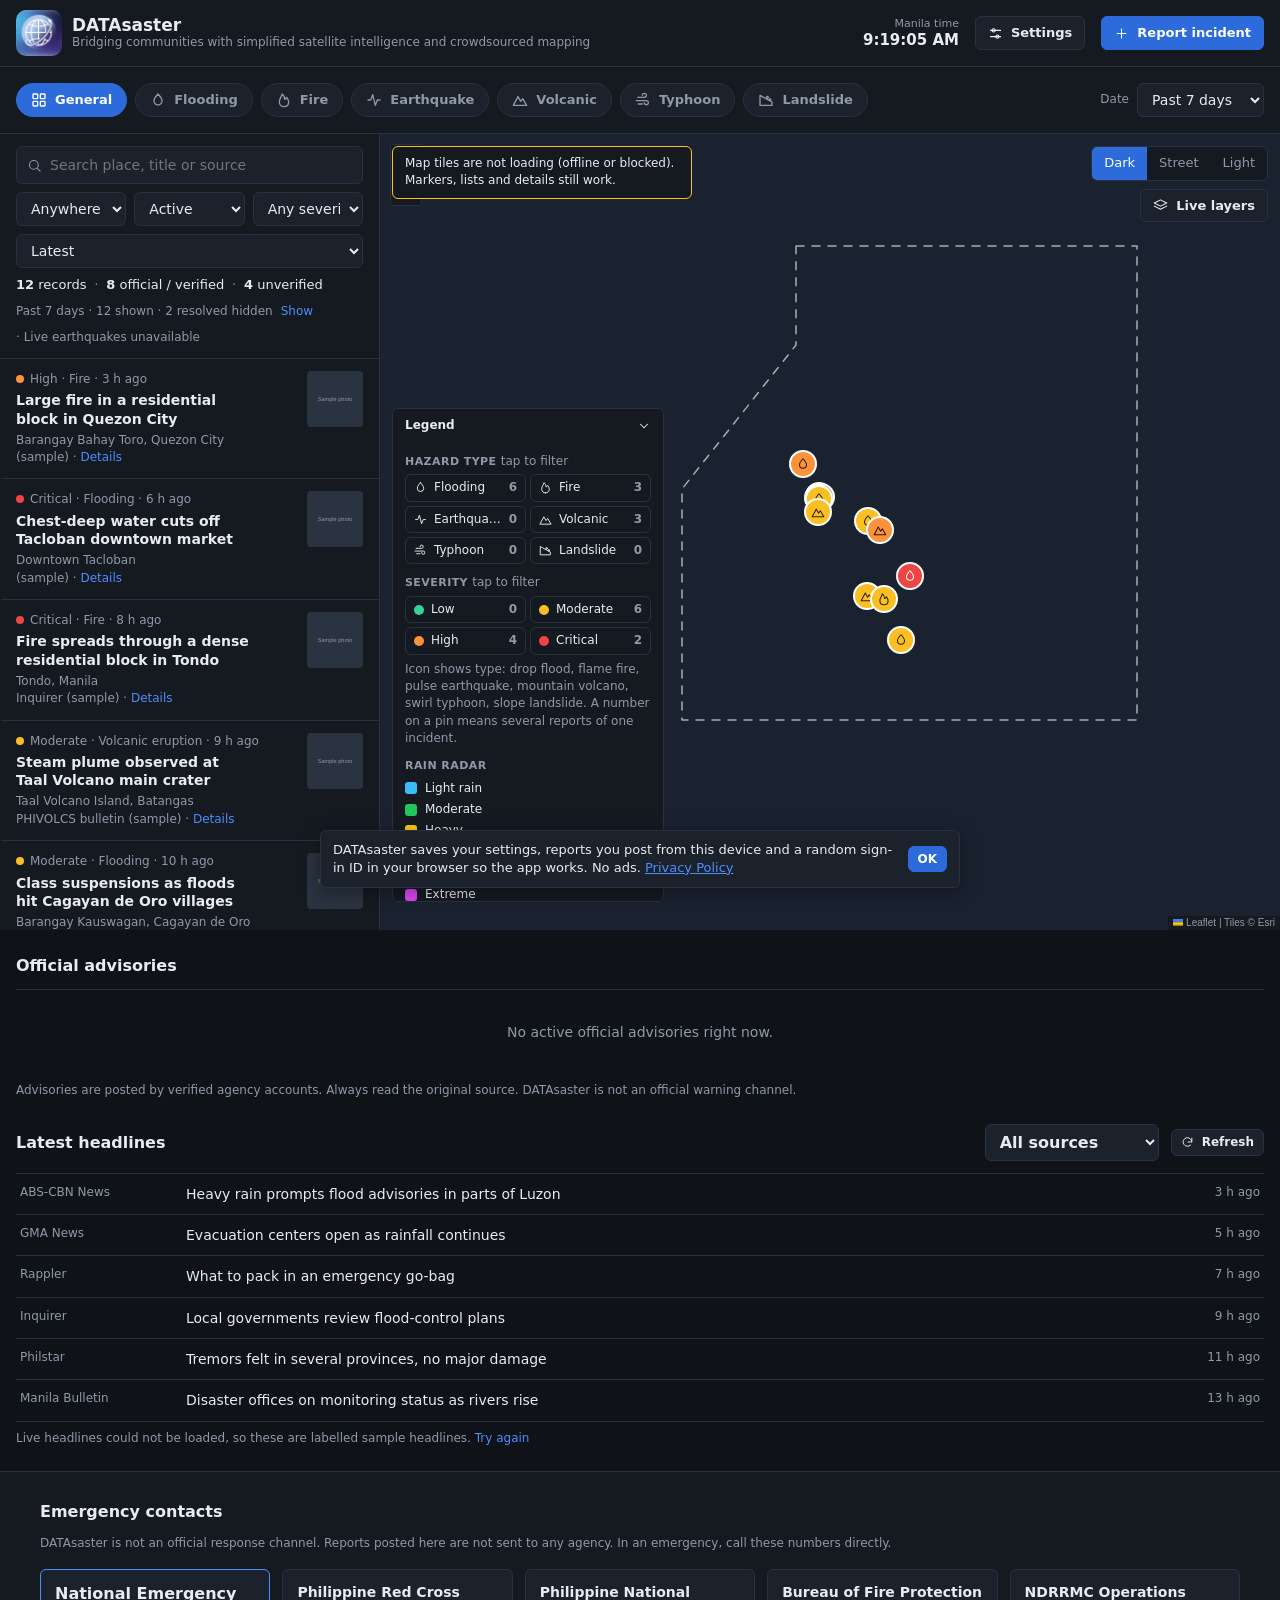
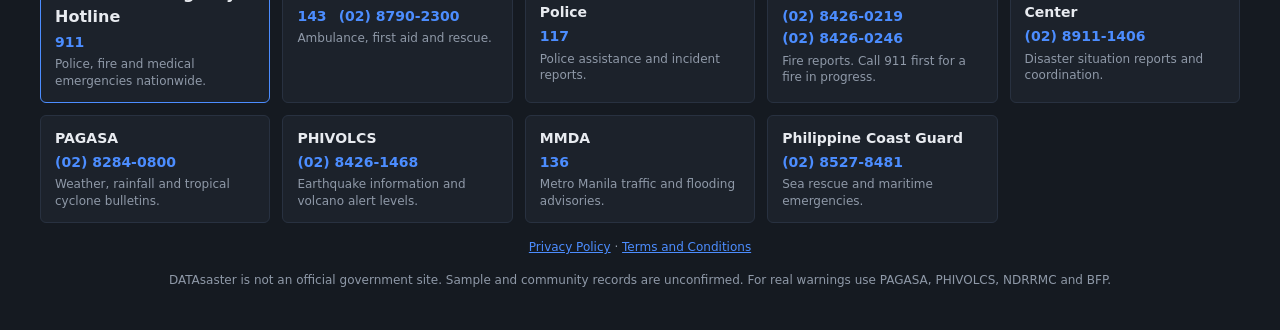
==== index.html @ 2cb46f06 "Add files via upload" ====
<!DOCTYPE html>
<html lang="en" data-theme="dark">
<head>
<meta charset="utf-8">
<meta name="viewport" content="width=device-width, initial-scale=1, viewport-fit=cover">
<meta name="theme-color" content="#0f1318">
<meta name="mobile-web-app-capable" content="yes">
<meta name="apple-mobile-web-app-capable" content="yes">
<meta name="apple-mobile-web-app-status-bar-style" content="black-translucent">
<meta name="apple-mobile-web-app-title" content="DATAsaster">
<link rel="manifest" href="manifest.webmanifest">
<title>DATAsaster: Philippine Disaster Map and Reports</title>
<meta name="description" content="Map of floods, fires, earthquakes, volcanoes, typhoons and landslides in the Philippines, with community reports, advisories and emergency contacts.">
<link rel="icon" href="favicon.ico" sizes="any">
<link rel="icon" type="image/png" sizes="32x32" href="favicon-32.png">
<link rel="apple-touch-icon" href="apple-touch-icon.png">
<meta property="og:type" content="website">
<meta property="og:site_name" content="DATAsaster">
<meta property="og:title" content="DATAsaster: Philippine Disaster Map and Reports">
<meta property="og:description" content="Floods, fires, earthquakes, volcanoes, typhoons and landslides on one map, with community reports and official advisories. Student demo, not an official warning channel.">
<meta property="og:image" content="https://YOUR-SITE.vercel.app/og-image.png">
<meta property="og:image:width" content="1200">
<meta property="og:image:height" content="630">
<meta property="og:image:alt" content="DATAsaster logo with the text Philippine disaster map, community reports and official advisories">
<meta name="twitter:card" content="summary_large_image">
<meta name="twitter:title" content="DATAsaster: Philippine Disaster Map and Reports">
<meta name="twitter:description" content="Floods, fires, earthquakes, volcanoes, typhoons and landslides on one map, with community reports and official advisories.">
<meta name="twitter:image" content="https://YOUR-SITE.vercel.app/og-image.png">
<link rel="stylesheet" href="lib/leaflet.css">
<link rel="stylesheet" href="css/style.css">

  <script>
  window.va = window.va || function () { (window.vaq = window.vaq || []).push(arguments); };
</script>
<script defer src="/_vercel/insights/script.js"></script>
  
</head>
<body data-pane="map">
<noscript><p style="padding:16px;margin:0;background:#fbbf24;color:#14181f">DATAsaster needs JavaScript. Please turn it on in your browser. In an emergency call 911.</p></noscript>
<header class="top">
  <div class="brand"><span id="logo"></span><div><b>DATAsaster</b><small>Bridging communities with simplified satellite intelligence and crowdsourced mapping</small></div></div>
  <div class="sp"></div>
  <span class="net" id="net" hidden>Offline</span>
  <div class="clock"><small>Manila time</small><b id="clk">--:--:--</b></div>
  <button class="btn" id="btnRev" hidden aria-label="Review reports"></button>
  <button class="btn" id="btnSet"></button>
  <button class="btn primary" id="btnRep"></button>
</header>

<div id="viewDash">
<nav class="bar">
  <div class="segs" id="segs"></div>
  <div class="sp"></div>
  <div class="date">
    <label for="range">Date</label>
    <select id="range">
      <option value="today">Today</option>
      <option value="3d">Past 3 days</option>
      <option value="7d" selected>Past 7 days</option>
      <option value="30d">Past 30 days</option>
      <option value="all">All time</option>
      <option value="day">Pick a day</option>
    </select>
    <input type="date" id="day" hidden>
  </div>
</nav>

<main class="work">
  <section class="feed">
    <div class="fh">
      <div class="search"><span id="icS"></span><input type="text" id="q" placeholder="Search place, title or source"></div>
      <div class="fr">
        <select id="nearSel"><option value="0">Anywhere</option><option value="5">Within 5 km</option><option value="10">Within 10 km</option><option value="25">Within 25 km</option><option value="50">Within 50 km</option></select>
        <select id="statusSel"><option value="active">Active</option><option value="resolved">Resolved</option><option value="all">All statuses</option></select>
        <select id="sevSel"><option value="-1">Any severity</option><option value="0">Low</option><option value="1">Moderate</option><option value="2">High</option><option value="3">Critical</option></select>
        <select id="sortSel"><option value="latest">Latest</option><option value="severity">Severity</option><option value="near">Nearest</option></select>
      </div>
      <div class="fsum" id="fsum"></div>
      <div class="fnote" id="fnote"></div>
    </div>
    <div class="rows" id="rows"></div>
  </section>
  <section class="mapwrap">
    <div id="map"></div>
    <div class="mctl">
      <div class="tg2" id="baseSw"></div>
      <button class="btn" id="btnLayers"></button>
      <div class="lpanel" id="lpanel" hidden></div>
    </div>
    <div class="legend" id="legend"></div>
    <div id="pickbar">Tap the map to place the report <button id="pickCancel">Cancel</button></div>
    <div id="tilewarn">Map tiles are not loading (offline or blocked). Markers, lists and details still work.</div>
  </section>
</main>

<section class="sec" id="advSec">
  <h2>Official advisories <span class="sp"></span><button class="btn sm" data-advnew="1" id="advNew" hidden>Publish advisory</button></h2>
  <div id="advForm"></div>
  <div class="list" id="advList"></div>
  <div class="m" style="margin-top:8px">Advisories are posted by verified agency accounts. Always read the original source. DATAsaster is not an official warning channel.</div>
</section>

<section class="sec" id="newsSec">
  <h2>Latest headlines <span class="sp"></span><select id="newsSrc"></select><button class="btn sm" id="newsRef"></button></h2>
  <div class="list" id="newsList"></div>
  <div class="m" style="margin-top:8px" id="newsMeta"></div>
</section>

<footer class="sitefoot" id="contactSec">
  <div class="fwrap">
    <h2>Emergency contacts</h2>
    <p class="m">DATAsaster is not an official response channel. Reports posted here are not sent to any agency. In an emergency, call these numbers directly.</p>
    <div class="cgrid" id="contacts"></div>
    <p class="fine"><a href="privacy.html">Privacy Policy</a> &middot; <a href="terms.html">Terms and Conditions</a></p>
    <p class="fine">DATAsaster is not an official government site. Sample and community records are unconfirmed. For real warnings use PAGASA, PHIVOLCS, NDRRMC and BFP.</p>
  </div>
</footer>
<nav class="tabbar" id="tabbar"></nav>
</div>
<div id="viewSettings" hidden></div>
<div id="viewReview" hidden></div>

<div class="bg" id="detailBg"><div class="modal wide" id="detailBox"></div></div>

<div class="bg" id="reportBg">
  <div class="modal fl">
    <button class="mx" id="rX" aria-label="Close"></button>
    <h2>Report an incident</h2>
    <div class="safe"><b>Report safely.</b> Do not enter floodwater, fire, smoke or unstable ground for a photo or a location. Report from a safe distance. In an emergency, call 911 or your local hotline first.</div>
    <div class="hint">Reports, photos and locations you post are public. Do not include faces, number plates or home addresses. See the <a href="privacy.html" target="_blank" rel="noopener">Privacy Policy</a> and <a href="terms.html" target="_blank" rel="noopener">Terms</a>.</div>
    <div class="hint" id="rHint">Reports are saved on this device and shown as unverified.</div>
    <label class="l">Type</label><select id="rType"></select>
    <label class="l">Severity</label><select id="rSev"></select>
    <div class="hint" id="rSevHelp"></div>
    <label class="l">Headline</label><input type="text" id="rTitle" maxlength="120" placeholder="e.g. Knee-deep flood on Rizal Avenue">
    <div id="secFlood">
      <label class="l">Water depth</label>
      <div class="row2"><input type="number" id="rDepth" min="0" max="10000" step="any"><select id="rUnit"><option value="cm">cm</option><option value="m">m</option></select></div>
      <label class="l">Hours flooded</label><input type="number" id="rFDur" min="0" max="720" step="0.5">
      <label class="l">Road passability</label>
      <select id="rRoad"><option>Passable to all vehicles</option><option>Passable to high vehicles only</option><option>Not passable</option></select>
      <label class="l">Water condition</label>
      <select id="rWater"><option>Steady</option><option>Rising slowly</option><option>Rising fast</option><option>Receding</option></select>
    </div>
    <div id="secFire">
      <label class="l">Burning for (hours)</label><input type="number" id="rBurn" min="0" max="720" step="0.5">
      <label class="l">Structures affected</label><input type="text" id="rStruct" maxlength="120">
    </div>
    <div id="secQuake"><label class="l">Effects observed</label><div id="efxBox"></div><div class="hint">Magnitude and depth are official data and cannot be entered.</div></div>
    <div id="secVolc">
      <label class="l">Ashfall</label><select id="rAsh"><option>No ashfall</option><option>Light ashfall</option><option>Heavy ashfall</option></select>
      <label class="l">Observations</label><div id="obsBox"></div>
    </div>
    <div id="secTyph">
      <label class="l">Wind</label>
      <select id="rWind"><option>Breezy</option><option>Strong winds</option><option>Damaging winds</option><option>Destructive winds</option></select>
      <label class="l">Rainfall</label>
      <select id="rRain"><option>Light rain</option><option>Moderate rain</option><option>Heavy rain</option><option>Intense rain</option></select>
      <label class="l">Observed</label><div id="tobsBox"></div>
    </div>
    <div id="secLand">
      <label class="l">Likely cause</label>
      <select id="rCause"><option>Heavy rain</option><option>Earthquake</option><option>Not sure</option></select>
      <label class="l">Observed</label><div id="lobsBox"></div>
    </div>
    <label class="l">Evacuation</label>
    <select id="rEvac"><option value="">Not needed</option><option>Evacuation needed</option><option>Evacuation ongoing</option></select>
    <label class="l" for="rPhoto">Photos (0 to 3)</label><input type="file" id="rPhoto" accept="image/*" multiple>
    <div class="hint" id="rPhotoHint" aria-live="polite"></div><div class="prevs" id="rPrevs"></div>
    <label class="l">Location</label>
    <div class="row2"><button class="btn" id="rPick" type="button">Pick on map</button><button class="btn" id="rGps" type="button">Use my location</button></div>
    <div class="hint" id="rLoc">No location set</div>
    <label class="l">Place name</label><input type="text" id="rPlace" maxlength="200" placeholder="Barangay, city">
    <label class="l">Details</label><textarea id="rDesc" maxlength="2000"></textarea>
    <div class="acts" style="justify-content:flex-end"><button class="btn" id="rCancel">Cancel</button><button class="btn primary" id="rSave">Post report</button></div>
  </div>
</div>

<div class="lb" id="lbBg" role="dialog" aria-modal="true" aria-label="Photo viewer">
  <div class="lbtop"><span id="lbCount" class="lbcount"></span><span class="sp"></span><button type="button" class="lbbtn" id="lbZoomBtn"></button><button type="button" class="lbbtn" id="lbClose" aria-label="Close photo viewer"></button></div>
  <div class="lbbox" id="lbBox"><img id="lbImg" alt=""></div>
  <button type="button" class="lbnav l" id="lbPrev" aria-label="Previous photo"></button>
  <button type="button" class="lbnav r" id="lbNext" aria-label="Next photo"></button>
</div>

<div class="toast" id="toast"></div>

<script src="lib/leaflet.js"></script>
<script src="lib/firebase-app-compat.js"></script>
<script src="lib/firebase-auth-compat.js"></script>
<script src="lib/firebase-firestore-compat.js"></script>
<script src="lib/firebase-app-check-compat.js"></script>
<script src="js/firebase-config.js"></script>
<script src="js/cloud.js"></script>
<script src="js/data.js"></script>
<script src="js/app.js"></script>
</body>
</html>
---- lib/leaflet.css ----
/* required styles */

.leaflet-pane,
.leaflet-tile,
.leaflet-marker-icon,
.leaflet-marker-shadow,
.leaflet-tile-container,
.leaflet-pane > svg,
.leaflet-pane > canvas,
.leaflet-zoom-box,
.leaflet-image-layer,
.leaflet-layer {
	position: absolute;
	left: 0;
	top: 0;
	}
.leaflet-container {
	overflow: hidden;
	}
.leaflet-tile,
.leaflet-marker-icon,
.leaflet-marker-shadow {
	-webkit-user-select: none;
	   -moz-user-select: none;
	        user-select: none;
	  -webkit-user-drag: none;
	}
/* Prevents IE11 from highlighting tiles in blue */
.leaflet-tile::selection {
	background: transparent;
}
/* Safari renders non-retina tile on retina better with this, but Chrome is worse */
.leaflet-safari .leaflet-tile {
	image-rendering: -webkit-optimize-contrast;
	}
/* hack that prevents hw layers "stretching" when loading new tiles */
.leaflet-safari .leaflet-tile-container {
	width: 1600px;
	height: 1600px;
	-webkit-transform-origin: 0 0;
	}
.leaflet-marker-icon,
.leaflet-marker-shadow {
	display: block;
	}
/* .leaflet-container svg: reset svg max-width decleration shipped in Joomla! (joomla.org) 3.x */
/* .leaflet-container img: map is broken in FF if you have max-width: 100% on tiles */
.leaflet-container .leaflet-overlay-pane svg {
	max-width: none !important;
	max-height: none !important;
	}
.leaflet-container .leaflet-marker-pane img,
.leaflet-container .leaflet-shadow-pane img,
.leaflet-container .leaflet-tile-pane img,
.leaflet-container img.leaflet-image-layer,
.leaflet-container .leaflet-tile {
	max-width: none !important;
	max-height: none !important;
	width: auto;
	padding: 0;
	}

.leaflet-container img.leaflet-tile {
	/* See: https://bugs.chromium.org/p/chromium/issues/detail?id=600120 */
	mix-blend-mode: plus-lighter;
}

.leaflet-container.leaflet-touch-zoom {
	-ms-touch-action: pan-x pan-y;
	touch-action: pan-x pan-y;
	}
.leaflet-container.leaflet-touch-drag {
	-ms-touch-action: pinch-zoom;
	/* Fallback for FF which doesn't support pinch-zoom */
	touch-action: none;
	touch-action: pinch-zoom;
}
.leaflet-container.leaflet-touch-drag.leaflet-touch-zoom {
	-ms-touch-action: none;
	touch-action: none;
}
.leaflet-container {
	-webkit-tap-highlight-color: transparent;
}
.leaflet-container a {
	-webkit-tap-highlight-color: rgba(51, 181, 229, 0.4);
}
.leaflet-tile {
	filter: inherit;
	visibility: hidden;
	}
.leaflet-tile-loaded {
	visibility: inherit;
	}
.leaflet-zoom-box {
	width: 0;
	height: 0;
	-moz-box-sizing: border-box;
	     box-sizing: border-box;
	z-index: 800;
	}
/* workaround for https://bugzilla.mozilla.org/show_bug.cgi?id=888319 */
.leaflet-overlay-pane svg {
	-moz-user-select: none;
	}

.leaflet-pane         { z-index: 400; }

.leaflet-tile-pane    { z-index: 200; }
.leaflet-overlay-pane { z-index: 400; }
.leaflet-shadow-pane  { z-index: 500; }
.leaflet-marker-pane  { z-index: 600; }
.leaflet-tooltip-pane   { z-index: 650; }
.leaflet-popup-pane   { z-index: 700; }

.leaflet-map-pane canvas { z-index: 100; }
.leaflet-map-pane svg    { z-index: 200; }

.leaflet-vml-shape {
	width: 1px;
	height: 1px;
	}
.lvml {
	behavior: url(#default#VML);
	display: inline-block;
	position: absolute;
	}


/* control positioning */

.leaflet-control {
	position: relative;
	z-index: 800;
	pointer-events: visiblePainted; /* IE 9-10 doesn't have auto */
	pointer-events: auto;
	}
.leaflet-top,
.leaflet-bottom {
	position: absolute;
	z-index: 1000;
	pointer-events: none;
	}
.leaflet-top {
	top: 0;
	}
.leaflet-right {
	right: 0;
	}
.leaflet-bottom {
	bottom: 0;
	}
.leaflet-left {
	left: 0;
	}
.leaflet-control {
	float: left;
	clear: both;
	}
.leaflet-right .leaflet-control {
	float: right;
	}
.leaflet-top .leaflet-control {
	margin-top: 10px;
	}
.leaflet-bottom .leaflet-control {
	margin-bottom: 10px;
	}
.leaflet-left .leaflet-control {
	margin-left: 10px;
	}
.leaflet-right .leaflet-control {
	margin-right: 10px;
	}


/* zoom and fade animations */

.leaflet-fade-anim .leaflet-popup {
	opacity: 0;
	-webkit-transition: opacity 0.2s linear;
	   -moz-transition: opacity 0.2s linear;
	        transition: opacity 0.2s linear;
	}
.leaflet-fade-anim .leaflet-map-pane .leaflet-popup {
	opacity: 1;
	}
.leaflet-zoom-animated {
	-webkit-transform-origin: 0 0;
	    -ms-transform-origin: 0 0;
	        transform-origin: 0 0;
	}
svg.leaflet-zoom-animated {
	will-change: transform;
}

.leaflet-zoom-anim .leaflet-zoom-animated {
	-webkit-transition: -webkit-transform 0.25s cubic-bezier(0,0,0.25,1);
	   -moz-transition:    -moz-transform 0.25s cubic-bezier(0,0,0.25,1);
	        transition:         transform 0.25s cubic-bezier(0,0,0.25,1);
	}
.leaflet-zoom-anim .leaflet-tile,
.leaflet-pan-anim .leaflet-tile {
	-webkit-transition: none;
	   -moz-transition: none;
	        transition: none;
	}

.leaflet-zoom-anim .leaflet-zoom-hide {
	visibility: hidden;
	}


/* cursors */

.leaflet-interactive {
	cursor: pointer;
	}
.leaflet-grab {
	cursor: -webkit-grab;
	cursor:    -moz-grab;
	cursor:         grab;
	}
.leaflet-crosshair,
.leaflet-crosshair .leaflet-interactive {
	cursor: crosshair;
	}
.leaflet-popup-pane,
.leaflet-control {
	cursor: auto;
	}
.leaflet-dragging .leaflet-grab,
.leaflet-dragging .leaflet-grab .leaflet-interactive,
.leaflet-dragging .leaflet-marker-draggable {
	cursor: move;
	cursor: -webkit-grabbing;
	cursor:    -moz-grabbing;
	cursor:         grabbing;
	}

/* marker & overlays interactivity */
.leaflet-marker-icon,
.leaflet-marker-shadow,
.leaflet-image-layer,
.leaflet-pane > svg path,
.leaflet-tile-container {
	pointer-events: none;
	}

.leaflet-marker-icon.leaflet-interactive,
.leaflet-image-layer.leaflet-interactive,
.leaflet-pane > svg path.leaflet-interactive,
svg.leaflet-image-layer.leaflet-interactive path {
	pointer-events: visiblePainted; /* IE 9-10 doesn't have auto */
	pointer-events: auto;
	}

/* visual tweaks */

.leaflet-container {
	background: #ddd;
	outline-offset: 1px;
	}
.leaflet-container a {
	color: #0078A8;
	}
.leaflet-zoom-box {
	border: 2px dotted #38f;
	background: rgba(255,255,255,0.5);
	}


/* general typography */
.leaflet-container {
	font-family: "Helvetica Neue", Arial, Helvetica, sans-serif;
	font-size: 12px;
	font-size: 0.75rem;
	line-height: 1.5;
	}


/* general toolbar styles */

.leaflet-bar {
	box-shadow: 0 1px 5px rgba(0,0,0,0.65);
	border-radius: 4px;
	}
.leaflet-bar a {
	background-color: #fff;
	border-bottom: 1px solid #ccc;
	width: 26px;
	height: 26px;
	line-height: 26px;
	display: block;
	text-align: center;
	text-decoration: none;
	color: black;
	}
.leaflet-bar a,
.leaflet-control-layers-toggle {
	background-position: 50% 50%;
	background-repeat: no-repeat;
	display: block;
	}
.leaflet-bar a:hover,
.leaflet-bar a:focus {
	background-color: #f4f4f4;
	}
.leaflet-bar a:first-child {
	border-top-left-radius: 4px;
	border-top-right-radius: 4px;
	}
.leaflet-bar a:last-child {
	border-bottom-left-radius: 4px;
	border-bottom-right-radius: 4px;
	border-bottom: none;
	}
.leaflet-bar a.leaflet-disabled {
	cursor: default;
	background-color: #f4f4f4;
	color: #bbb;
	}

.leaflet-touch .leaflet-bar a {
	width: 30px;
	height: 30px;
	line-height: 30px;
	}
.leaflet-touch .leaflet-bar a:first-child {
	border-top-left-radius: 2px;
	border-top-right-radius: 2px;
	}
.leaflet-touch .leaflet-bar a:last-child {
	border-bottom-left-radius: 2px;
	border-bottom-right-radius: 2px;
	}

/* zoom control */

.leaflet-control-zoom-in,
.leaflet-control-zoom-out {
	font: bold 18px 'Lucida Console', Monaco, monospace;
	text-indent: 1px;
	}

.leaflet-touch .leaflet-control-zoom-in, .leaflet-touch .leaflet-control-zoom-out  {
	font-size: 22px;
	}


/* layers control */

.leaflet-control-layers {
	box-shadow: 0 1px 5px rgba(0,0,0,0.4);
	background: #fff;
	border-radius: 5px;
	}
.leaflet-control-layers-toggle {
	background-image: url(images/layers.png);
	width: 36px;
	height: 36px;
	}
.leaflet-retina .leaflet-control-layers-toggle {
	background-image: url(images/layers-2x.png);
	background-size: 26px 26px;
	}
.leaflet-touch .leaflet-control-layers-toggle {
	width: 44px;
	height: 44px;
	}
.leaflet-control-layers .leaflet-control-layers-list,
.leaflet-control-layers-expanded .leaflet-control-layers-toggle {
	display: none;
	}
.leaflet-control-layers-expanded .leaflet-control-layers-list {
	display: block;
	position: relative;
	}
.leaflet-control-layers-expanded {
	padding: 6px 10px 6px 6px;
	color: #333;
	background: #fff;
	}
.leaflet-control-layers-scrollbar {
	overflow-y: scroll;
	overflow-x: hidden;
	padding-right: 5px;
	}
.leaflet-control-layers-selector {
	margin-top: 2px;
	position: relative;
	top: 1px;
	}
.leaflet-control-layers label {
	display: block;
	font-size: 13px;
	font-size: 1.08333em;
	}
.leaflet-control-layers-separator {
	height: 0;
	border-top: 1px solid #ddd;
	margin: 5px -10px 5px -6px;
	}

/* Default icon URLs */
.leaflet-default-icon-path { /* used only in path-guessing heuristic, see L.Icon.Default */
	background-image: url(images/marker-icon.png);
	}


/* attribution and scale controls */

.leaflet-container .leaflet-control-attribution {
	background: #fff;
	background: rgba(255, 255, 255, 0.8);
	margin: 0;
	}
.leaflet-control-attribution,
.leaflet-control-scale-line {
	padding: 0 5px;
	color: #333;
	line-height: 1.4;
	}
.leaflet-control-attribution a {
	text-decoration: none;
	}
.leaflet-control-attribution a:hover,
.leaflet-control-attribution a:focus {
	text-decoration: underline;
	}
.leaflet-attribution-flag {
	display: inline !important;
	vertical-align: baseline !important;
	width: 1em;
	height: 0.6669em;
	}
.leaflet-left .leaflet-control-scale {
	margin-left: 5px;
	}
.leaflet-bottom .leaflet-control-scale {
	margin-bottom: 5px;
	}
.leaflet-control-scale-line {
	border: 2px solid #777;
	border-top: none;
	line-height: 1.1;
	padding: 2px 5px 1px;
	white-space: nowrap;
	-moz-box-sizing: border-box;
	     box-sizing: border-box;
	background: rgba(255, 255, 255, 0.8);
	text-shadow: 1px 1px #fff;
	}
.leaflet-control-scale-line:not(:first-child) {
	border-top: 2px solid #777;
	border-bottom: none;
	margin-top: -2px;
	}
.leaflet-control-scale-line:not(:first-child):not(:last-child) {
	border-bottom: 2px solid #777;
	}

.leaflet-touch .leaflet-control-attribution,
.leaflet-touch .leaflet-control-layers,
.leaflet-touch .leaflet-bar {
	box-shadow: none;
	}
.leaflet-touch .leaflet-control-layers,
.leaflet-touch .leaflet-bar {
	border: 2px solid rgba(0,0,0,0.2);
	background-clip: padding-box;
	}


/* popup */

.leaflet-popup {
	position: absolute;
	text-align: center;
	margin-bottom: 20px;
	}
.leaflet-popup-content-wrapper {
	padding: 1px;
	text-align: left;
	border-radius: 12px;
	}
.leaflet-popup-content {
	margin: 13px 24px 13px 20px;
	line-height: 1.3;
	font-size: 13px;
	font-size: 1.08333em;
	min-height: 1px;
	}
.leaflet-popup-content p {
	margin: 17px 0;
	margin: 1.3em 0;
	}
.leaflet-popup-tip-container {
	width: 40px;
	height: 20px;
	position: absolute;
	left: 50%;
	margin-top: -1px;
	margin-left: -20px;
	overflow: hidden;
	pointer-events: none;
	}
.leaflet-popup-tip {
	width: 17px;
	height: 17px;
	padding: 1px;

	margin: -10px auto 0;
	pointer-events: auto;

	-webkit-transform: rotate(45deg);
	   -moz-transform: rotate(45deg);
	    -ms-transform: rotate(45deg);
	        transform: rotate(45deg);
	}
.leaflet-popup-content-wrapper,
.leaflet-popup-tip {
	background: white;
	color: #333;
	box-shadow: 0 3px 14px rgba(0,0,0,0.4);
	}
.leaflet-container a.leaflet-popup-close-button {
	position: absolute;
	top: 0;
	right: 0;
	border: none;
	text-align: center;
	width: 24px;
	height: 24px;
	font: 16px/24px Tahoma, Verdana, sans-serif;
	color: #757575;
	text-decoration: none;
	background: transparent;
	}
.leaflet-container a.leaflet-popup-close-button:hover,
.leaflet-container a.leaflet-popup-close-button:focus {
	color: #585858;
	}
.leaflet-popup-scrolled {
	overflow: auto;
	}

.leaflet-oldie .leaflet-popup-content-wrapper {
	-ms-zoom: 1;
	}
.leaflet-oldie .leaflet-popup-tip {
	width: 24px;
	margin: 0 auto;

	-ms-filter: "progid:DXImageTransform.Microsoft.Matrix(M11=0.70710678, M12=0.70710678, M21=-0.70710678, M22=0.70710678)";
	filter: progid:DXImageTransform.Microsoft.Matrix(M11=0.70710678, M12=0.70710678, M21=-0.70710678, M22=0.70710678);
	}

.leaflet-oldie .leaflet-control-zoom,
.leaflet-oldie .leaflet-control-layers,
.leaflet-oldie .leaflet-popup-content-wrapper,
.leaflet-oldie .leaflet-popup-tip {
	border: 1px solid #999;
	}


/* div icon */

.leaflet-div-icon {
	background: #fff;
	border: 1px solid #666;
	}


/* Tooltip */
/* Base styles for the element that has a tooltip */
.leaflet-tooltip {
	position: absolute;
	padding: 6px;
	background-color: #fff;
	border: 1px solid #fff;
	border-radius: 3px;
	color: #222;
	white-space: nowrap;
	-webkit-user-select: none;
	-moz-user-select: none;
	-ms-user-select: none;
	user-select: none;
	pointer-events: none;
	box-shadow: 0 1px 3px rgba(0,0,0,0.4);
	}
.leaflet-tooltip.leaflet-interactive {
	cursor: pointer;
	pointer-events: auto;
	}
.leaflet-tooltip-top:before,
.leaflet-tooltip-bottom:before,
.leaflet-tooltip-left:before,
.leaflet-tooltip-right:before {
	position: absolute;
	pointer-events: none;
	border: 6px solid transparent;
	background: transparent;
	content: "";
	}

/* Directions */

.leaflet-tooltip-bottom {
	margin-top: 6px;
}
.leaflet-tooltip-top {
	margin-top: -6px;
}
.leaflet-tooltip-bottom:before,
.leaflet-tooltip-top:before {
	left: 50%;
	margin-left: -6px;
	}
.leaflet-tooltip-top:before {
	bottom: 0;
	margin-bottom: -12px;
	border-top-color: #fff;
	}
.leaflet-tooltip-bottom:before {
	top: 0;
	margin-top: -12px;
	margin-left: -6px;
	border-bottom-color: #fff;
	}
.leaflet-tooltip-left {
	margin-left: -6px;
}
.leaflet-tooltip-right {
	margin-left: 6px;
}
.leaflet-tooltip-left:before,
.leaflet-tooltip-right:before {
	top: 50%;
	margin-top: -6px;
	}
.leaflet-tooltip-left:before {
	right: 0;
	margin-right: -12px;
	border-left-color: #fff;
	}
.leaflet-tooltip-right:before {
	left: 0;
	margin-left: -12px;
	border-right-color: #fff;
	}

/* Printing */

@media print {
	/* Prevent printers from removing background-images of controls. */
	.leaflet-control {
		-webkit-print-color-adjust: exact;
		print-color-adjust: exact;
		}
	}
---- css/style.css ----
:root{--bg:#0f1318;--panel:#151a21;--panel2:#1c222b;--line:#283140;--text:#e8ebf0;--muted:#8f99a8;--accent:#4c8dff;--accentbg:#2c6bd9;--s0:#34d399;--s1:#fbbf24;--s2:#fb923c;--s3:#ef4444;--r:6px}
[data-theme=light]{--bg:#eef0f3;--panel:#ffffff;--panel2:#f2f4f7;--line:#d9dee5;--text:#14181f;--muted:#5b6574;--accent:#2563eb;--accentbg:#2563eb}
*{box-sizing:border-box}
html,body{margin:0}
body{background:var(--bg);color:var(--text);font:14px/1.45 system-ui,-apple-system,"Segoe UI",Roboto,Arial,sans-serif;font-variant-numeric:tabular-nums}
button,input,select,textarea{font:inherit;color:inherit}
button{cursor:pointer}
a{color:var(--accent)}
[hidden]{display:none!important}
h1,h2,h3,h4{margin:0;text-wrap:balance}
.ic{flex:none;vertical-align:-3px}
.sp{flex:1}
.m{font-size:12px;color:var(--muted)}

/* controls */
.btn{display:inline-flex;align-items:center;gap:8px;border:1px solid var(--line);background:var(--panel2);border-radius:var(--r);padding:8px 12px;font-weight:600;font-size:13px;line-height:1.2}
.btn:hover{border-color:var(--accent)}
.btn.primary{background:var(--accentbg);border-color:var(--accentbg);color:#fff}
.btn.primary:hover{filter:brightness(1.1)}
.btn.danger{color:var(--s3)}
.btn.sm{padding:5px 9px;font-size:12px}
select,input[type=text],input[type=number],input[type=date],input[type=password],textarea{background:var(--panel2);border:1px solid var(--line);border-radius:var(--r);padding:7px 10px;color:var(--text);min-width:0}
select{padding-right:6px}
textarea{width:100%;height:80px;resize:vertical}
:focus-visible{outline:2px solid var(--accent);outline-offset:1px}

/* header */
.top{display:flex;align-items:center;gap:16px;padding:10px 16px;padding-top:calc(10px + env(safe-area-inset-top));padding-left:max(16px,env(safe-area-inset-left));padding-right:max(16px,env(safe-area-inset-right));background:var(--panel);border-bottom:1px solid var(--line)}
.brand{display:flex;align-items:center;gap:10px;color:var(--accent)}
.brand b{display:block;font-size:17px;color:var(--text);line-height:1.1}
.brand small{display:block;font-size:12px;color:var(--muted)}
.clock{text-align:right;line-height:1.2}
.clock small{display:block;font-size:11px;color:var(--muted)}
.clock b{font-size:15px;font-weight:600}

/* filter bar: counts, trust, date */
.bar{display:flex;align-items:center;gap:20px;padding:0 16px;background:var(--panel);border-bottom:1px solid var(--line);overflow-x:auto;white-space:nowrap}
.segs{display:flex;align-items:center}
.seg{background:none;border:0;border-bottom:2px solid transparent;padding:12px 12px 10px;color:var(--muted);display:flex;gap:8px;align-items:baseline;border-radius:0}
.seg b{font-weight:600;color:var(--text)}
.seg:hover{color:var(--text)}
.seg.on{color:var(--text);border-bottom-color:var(--accent)}
.vr{width:1px;height:20px;background:var(--line);margin:0 12px}
.date{display:flex;align-items:center;gap:8px;padding:6px 0}
.date label{font-size:12px;color:var(--muted)}

/* workspace */
.work{display:grid;grid-template-columns:380px 1fr;height:calc(100vh - 104px);min-height:560px}
.feed{display:flex;flex-direction:column;min-height:0;background:var(--panel);border-right:1px solid var(--line)}
.fh{padding:12px 16px;border-bottom:1px solid var(--line);display:flex;flex-direction:column;gap:8px}
.search{display:flex;align-items:center;gap:8px;background:var(--panel2);border:1px solid var(--line);border-radius:var(--r);padding:0 10px;color:var(--muted)}
.search input{flex:1;border:0;background:none;padding:8px 0;outline:0}
.fr{display:flex;gap:8px}.fr select{flex:1}
.fsum{display:flex;gap:8px;flex-wrap:wrap;align-items:baseline;font-size:13px;font-variant-numeric:tabular-nums}
.fsum b{font-weight:600}
.fsum button{background:none;border:0;padding:0;color:var(--text-secondary)}
.fsum button:hover{color:var(--text)}
.fsum button.on{color:var(--accent)}
.fnote{font-size:12px;color:var(--muted);display:flex;gap:8px;align-items:center;flex-wrap:wrap}
.fnote button{background:none;border:0;padding:0;color:var(--accent);font-size:12px}
.rows{flex:1;overflow-y:auto}
.row{display:grid;grid-template-columns:1fr auto;gap:12px;padding:12px 16px 12px 13px;border-bottom:1px solid var(--line);border-left:3px solid transparent;cursor:pointer;transition:background .12s}
.row:hover{background:var(--panel2)}
.row.sel{background:var(--panel2);border-left-color:var(--accent)}
.row h3{font-size:14px;line-height:1.3;margin:3px 0 4px}
.dot{display:inline-block;width:8px;height:8px;border-radius:50%;background:var(--c);margin-right:6px;vertical-align:0}
.warn{color:var(--s1)}
.thumb{width:56px;height:56px;border-radius:4px;object-fit:cover;background:var(--panel2)}
.link{background:none;border:0;padding:0;color:var(--accent);font-size:12px}
.empty{padding:32px 16px;text-align:center;color:var(--muted)}

.mapwrap{position:relative;min-height:0}
#map{position:absolute;top:0;left:0;right:0;bottom:0;background:#1a2230}
.mctl{position:absolute;top:12px;right:12px;z-index:1000;display:flex;flex-direction:column;align-items:flex-end;gap:8px}
.tg2{display:flex;background:var(--panel);border:1px solid var(--line);border-radius:var(--r);overflow:hidden}
.tg2 button{background:none;border:0;padding:7px 12px;color:var(--muted);font-size:13px}
.tg2 button.on{background:var(--accentbg);color:#fff}
.lpanel{width:280px;background:var(--panel);border:1px solid var(--line);border-radius:var(--r);padding:4px 0}
.lrow{display:flex;align-items:center;gap:10px;padding:8px 12px}
.lrow div{flex:1;min-width:0}
.lrow b{display:block;font-weight:600;font-size:13px}
.lrow small{display:block;font-size:11px;color:var(--muted)}
.lfoot{display:flex;justify-content:space-between;align-items:center;padding:8px 12px;border-top:1px solid var(--line)}
.sw{flex:none;width:34px;height:20px;border-radius:10px;background:var(--line);border:0;position:relative;padding:0}
.sw::after{content:"";position:absolute;top:2px;left:2px;width:16px;height:16px;border-radius:50%;background:#fff;transition:left .12s}
.sw.on{background:var(--accent)}.sw.on::after{left:16px}
.legend{position:absolute;left:12px;bottom:28px;z-index:1000;width:272px;max-height:62%;overflow-y:auto;background:var(--panel);border:1px solid var(--line);border-radius:var(--r);font-size:12px}
.lg-h{display:flex;width:100%;justify-content:space-between;align-items:center;background:none;border:0;padding:8px 12px;font-weight:600}
.lg-b{padding:0 12px 10px}
.lg-b h4{font-size:11px;font-weight:600;color:var(--muted);margin:10px 0 4px;text-transform:uppercase;letter-spacing:.04em}
.lg-r{display:flex;align-items:center;gap:8px;padding:2px 0}
.lg-grid{display:grid;grid-template-columns:repeat(2,minmax(0,1fr));gap:4px}
.lg-b2{display:flex;align-items:center;gap:7px;background:none;border:1px solid var(--line);border-radius:var(--r);padding:4px 8px;font-size:12px;text-align:left;color:var(--text)}
.lg-b2:hover{border-color:var(--c)}
.lg-b2.on{border-color:var(--c);background:color-mix(in srgb,var(--c) 14%,transparent)}
.lg-b2.static{grid-column:1/-1;cursor:default}
.lg-b2 .dot{flex:none;width:10px;height:10px;border-radius:50%;background:var(--c);margin:0}
.lg-b2 .n{flex:1;min-width:0;white-space:nowrap;overflow:hidden;text-overflow:ellipsis}
.lg-b2 b{font-weight:600;color:var(--muted)}
.lg-b h4 .m{font-weight:400;text-transform:none;letter-spacing:0}
.sq{flex:none;width:12px;height:12px;border-radius:3px;background:var(--c)}
#pickbar{display:none;position:absolute;top:12px;left:50%;transform:translateX(-50%);z-index:1100;background:var(--accentbg);color:#fff;border-radius:var(--r);padding:8px 12px;white-space:nowrap}
#pickbar button{margin-left:10px;border:0;border-radius:4px;padding:3px 8px}
#tilewarn{display:none;position:absolute;left:12px;top:12px;z-index:1000;max-width:300px;background:var(--panel);border:1px solid var(--s1);border-radius:var(--r);padding:8px 12px;font-size:12px}
.leaflet-bar{border:1px solid var(--line)!important;box-shadow:none!important}
.leaflet-bar a{background:var(--panel)!important;color:var(--text)!important;border-bottom-color:var(--line)!important}
.leaflet-control-attribution{background:var(--panel)!important;color:var(--muted)!important;font-size:10px}
.leaflet-control-attribution a{color:var(--muted)!important}
.mk{width:28px;height:28px;border-radius:50%;background:var(--c);color:var(--ink);border:2px solid #fff;display:flex;align-items:center;justify-content:center}
.mk.sel{outline:3px solid var(--accent)}
.fc{min-width:34px;height:22px;border-radius:11px;background:var(--c);color:var(--ink);font-weight:600;font-size:11px;display:flex;align-items:center;justify-content:center;border:1px solid rgba(0,0,0,.4);padding:0 6px;white-space:nowrap}
.ev{width:24px;height:24px;border-radius:50%;background:var(--c);color:#111;border:2px solid #fff;display:flex;align-items:center;justify-content:center}

/* sections */
.sec{padding:24px 16px 0;max-width:1400px;margin:0 auto}
.sec>h2{font-size:16px;margin-bottom:12px;display:flex;align-items:center;gap:12px}
.sec>h2 .sp{flex:1}
.list{border-top:1px solid var(--line)}
.nrow{display:grid;grid-template-columns:150px 1fr 80px;gap:16px;padding:10px 4px;border-bottom:1px solid var(--line);color:var(--text);text-decoration:none}
.nrow:hover{background:var(--panel)}
.nrow span:last-child{text-align:right}
.sk{height:14px;border-radius:3px;background:linear-gradient(90deg,var(--line),var(--panel2),var(--line));background-size:200% 100%;animation:sh 1.2s linear infinite}
@keyframes sh{to{background-position:-200% 0}}
table{width:100%;border-collapse:collapse}
th{text-align:left;font-size:12px;font-weight:600;color:var(--muted);padding:8px 4px;border-bottom:1px solid var(--line)}
td{padding:10px 4px;border-bottom:1px solid var(--line);vertical-align:top}
td a.tel{font-weight:600;text-decoration:none;margin-right:12px;white-space:nowrap}
tr.big td{font-size:16px;font-weight:600}
.foot{padding:24px 16px 40px;text-align:center;font-size:12px;color:var(--muted)}

/* modals */
.bg{position:fixed;top:0;left:0;right:0;bottom:0;background:rgba(0,0,0,.6);z-index:2000;display:none;align-items:flex-start;justify-content:center;padding:24px 12px;overflow-y:auto}
.bg.show{display:flex}
.modal{width:100%;max-width:640px;background:var(--panel);border:1px solid var(--line);border-radius:10px;padding:20px;position:relative}
.modal.wide{max-width:720px}
.mx{position:absolute;right:12px;top:12px;background:none;border:0;padding:6px;color:var(--muted)}
.modal h2{font-size:20px;line-height:1.25;margin:0 28px 8px 0}
.modal h3{font-size:12px;font-weight:600;color:var(--muted);text-transform:uppercase;letter-spacing:.04em;margin:20px 0 8px}
.hero{width:100%;max-height:280px;object-fit:cover;border-radius:4px;display:block}
.gal{margin:12px 0}
.heroBtn{position:relative;display:block;width:100%;padding:0;border:0;background:none;cursor:zoom-in;border-radius:4px;overflow:hidden}
.zoomtag{position:absolute;right:8px;bottom:8px;display:flex;align-items:center;gap:6px;background:rgba(0,0,0,.65);color:#fff;font-size:12px;padding:4px 8px;border-radius:12px}
.gthumbs{display:flex;gap:8px;margin-top:8px}
.gt{width:72px;height:72px;padding:0;border:1px solid var(--line);border-radius:6px;overflow:hidden;background:var(--panel2);cursor:zoom-in}
.gt img{width:100%;height:100%;object-fit:cover;display:block}
.gt:hover,.heroBtn:hover .zoomtag{border-color:var(--accent);background:rgba(0,0,0,.8)}
/* photo viewer */
.lb{position:fixed;inset:0;z-index:2600;background:rgba(0,0,0,.94);display:none;flex-direction:column}
.lb.show{display:flex}
.lbtop{display:flex;align-items:center;gap:8px;padding:10px 12px;padding-top:max(10px,env(safe-area-inset-top))}
.lbtop .sp{flex:1}
.lbcount{color:#fff;font-size:13px}
.lbbtn{display:flex;align-items:center;gap:6px;min-width:44px;min-height:44px;justify-content:center;background:rgba(255,255,255,.12);color:#fff;border:0;border-radius:22px;padding:0 14px;font-size:13px}
.lbbtn:hover{background:rgba(255,255,255,.22)}
.lbbox{flex:1;min-height:0;overflow:auto;display:flex;align-items:center;justify-content:center;touch-action:pan-x pan-y pinch-zoom;-webkit-overflow-scrolling:touch}
.lbbox img{max-width:100%;max-height:100%;object-fit:contain;cursor:zoom-in;user-select:none;-webkit-user-drag:none}
.lbbox.zoomed{display:block}
.lbbox.zoomed img{max-width:none;max-height:none;width:220%;cursor:zoom-out;display:block}
.lbnav{position:absolute;top:50%;transform:translateY(-50%);width:48px;height:48px;border-radius:50%;border:0;background:rgba(255,255,255,.14);color:#fff;align-items:center;justify-content:center;display:flex}
.lbnav:hover{background:rgba(255,255,255,.26)}
.lbnav.l{left:10px}.lbnav.r{right:10px}
.kv{width:100%}.kv td:first-child{width:36%;color:var(--muted);font-size:13px}.kv td:last-child{font-weight:500}
.acts{display:flex;gap:8px;margin-top:20px;flex-wrap:wrap}
.rel{display:flex;gap:10px;width:100%;text-align:left;background:none;border:0;border-bottom:1px solid var(--line);padding:8px 0}
.rel span{flex:1}
.fl label.l{display:block;font-size:12px;font-weight:600;color:var(--muted);margin:14px 0 4px}
.fl select,.fl input[type=text],.fl input[type=number]{width:100%}
.row2{display:flex;gap:8px}.row2>*{flex:1}
.chk{display:flex;align-items:center;gap:8px;margin:4px 0;font-size:13px}
.hint{font-size:12px;color:var(--muted);margin-top:4px}
#secTyph,#secLand{display:none}
.prevs{display:flex;gap:8px;flex-wrap:wrap;margin-top:8px}
.pv{position:relative;width:88px;height:88px;border-radius:6px;overflow:hidden;border:1px solid var(--line);background:var(--panel2)}
.pv img{width:100%;height:100%;object-fit:cover;display:block}
.pdel{position:absolute;top:4px;right:4px;width:26px;height:26px;border-radius:50%;border:0;background:rgba(0,0,0,.65);color:#fff;display:flex;align-items:center;justify-content:center;padding:0}
.pdel:hover{background:rgba(0,0,0,.85)}
.trow{display:flex;align-items:center;justify-content:space-between;gap:16px;padding:8px 0;border-bottom:1px solid var(--line)}
.trow b{font-weight:500;display:block}.trow small{color:var(--muted);font-size:12px}
.toast{position:fixed;left:50%;bottom:20px;transform:translate(-50%,20px);background:var(--text);color:var(--bg);padding:9px 16px;border-radius:var(--r);opacity:0;pointer-events:none;transition:all .2s;z-index:3000}
.toast.show{opacity:1;transform:translate(-50%,0)}

/* settings page */
#viewSettings{max-width:760px;margin:0 auto;padding:24px 16px 48px}
.sv-head{display:flex;justify-content:space-between;align-items:flex-end;gap:12px;padding-bottom:16px;border-bottom:1px solid var(--line);margin-bottom:16px}
.sv-head h1{font-size:26px;margin:2px 0}
.sv-head p{margin:0}
.sc{background:var(--panel);border:1px solid var(--line);border-radius:8px;padding:16px;margin-bottom:12px}
.sc>h3{display:flex;gap:12px;align-items:center;font-size:15px;margin:0 0 12px}
.sc>h3 small{display:block;font-weight:400;font-size:12px;color:var(--muted)}
.bx{width:32px;height:32px;border-radius:6px;border:1px solid var(--line);display:flex;align-items:center;justify-content:center;color:var(--accent);flex:none}
.opts{display:grid;grid-template-columns:repeat(auto-fit,minmax(150px,1fr));gap:8px}
.opt{display:flex;gap:10px;align-items:flex-start;text-align:left;background:var(--panel2);border:1px solid var(--line);border-radius:6px;padding:10px 12px;color:var(--muted)}
.opt b{display:block;color:var(--text);font-weight:600}
.opt small{font-size:12px}
.opt.on{border-color:var(--accent);color:var(--accent)}
.catchips{display:flex;flex-wrap:wrap;gap:8px}
.cat{display:flex;align-items:center;gap:8px;background:var(--panel2);border:1px solid var(--line);border-radius:6px;padding:7px 12px;color:var(--muted)}
.cat.on{border-color:var(--accent);color:var(--text)}
.srcgrid{display:grid;grid-template-columns:1fr 1fr;gap:0 24px}
.srci{display:flex;align-items:center;justify-content:space-between;padding:8px 0;border-bottom:1px solid var(--line)}
.sc .trow:last-child{border-bottom:0}
.sv-foot{display:flex;gap:8px;justify-content:flex-end;margin-top:16px}

@media(max-width:900px){
 .srcgrid{grid-template-columns:1fr}
 .work{grid-template-columns:1fr;height:auto}
 .mapwrap{height:60vh;order:-1}
 .feed{border-right:0;max-height:70vh}
 .nrow{grid-template-columns:1fr 70px}.nrow span:first-child{grid-column:1/3;color:var(--muted);font-size:12px}
 .legend{width:200px}
 .clock{display:none}
}

.mk.res{opacity:.75}
.row.res h3{color:var(--muted)}
.fr select{min-width:0}
/* app feel */
html{-webkit-tap-highlight-color:transparent}
body{overscroll-behavior:none}
button{touch-action:manipulation;-webkit-user-select:none;user-select:none}
.net{font-size:12px;color:var(--s1)}
.tabbar{display:none}
@media(max-width:900px){
 #viewDash{padding-bottom:calc(64px + env(safe-area-inset-bottom))}
 .tabbar{display:flex;position:fixed;left:0;right:0;bottom:0;z-index:1500;background:var(--panel);border-top:1px solid var(--line);padding-bottom:env(safe-area-inset-bottom)}
 .tabbar button{flex:1;background:none;border:0;border-radius:0;padding:8px 0 7px;display:flex;flex-direction:column;align-items:center;gap:3px;font-size:11px;font-weight:500;color:var(--muted)}
 .tabbar button.on{color:var(--accent)}
 .work{display:block;height:auto;min-height:0}
 .feed,.mapwrap,#newsSec,#advSec,#contactSec,.foot{display:none}
 body[data-pane=map] .mapwrap{display:block;height:calc(100vh - 170px);height:calc(100dvh - 170px)}
 body[data-pane=feed] .feed{display:flex;max-height:none;height:calc(100vh - 170px);height:calc(100dvh - 170px);border-right:0}
 body[data-pane=news] #newsSec,body[data-pane=news] #advSec{display:block}
 body[data-pane=contacts] #contactSec{display:block}
 body[data-pane=contacts] .foot{display:block}
 .lbl{display:none}
 .top{gap:10px}
}


/* ===== NEW MAIN MENU + LONGER TAGLINE =====
   Paste this at the very BOTTOM of css/style.css */

/* Tagline: allow it to wrap neatly */
.brand > div{min-width:0}
.brand small{max-width:none;white-space:nowrap;line-height:1.3}
@media(max-width:900px){
  .brand small{font-size:11px;max-width:none;white-space:normal}
}

/* Main menu: pill buttons with icons */
.bar{gap:12px;padding:10px 16px}
.segs{gap:8px}
.seg{
  display:inline-flex;align-items:center;gap:8px;
  padding:8px 14px;
  border:1px solid var(--line);
  border-radius:999px;
  background:var(--panel2);
  color:var(--muted);
  font-weight:600;font-size:13px;line-height:1.2;
}
.seg:hover{color:var(--text);border-color:var(--accent)}
.seg.on{background:var(--accentbg);border-color:var(--accentbg);color:#fff}
.seg::before{
  content:"";flex:none;width:16px;height:16px;
  background:currentColor;
  -webkit-mask:var(--i) center/contain no-repeat;
          mask:var(--i) center/contain no-repeat;
}
.seg[data-tf="all"]{--i:url("data:image/svg+xml,%3Csvg xmlns='http://www.w3.org/2000/svg' viewBox='0 0 24 24' fill='none' stroke='black' stroke-width='2' stroke-linecap='round' stroke-linejoin='round'%3E%3Crect x='3' y='3' width='7' height='7' rx='1'/%3E%3Crect x='14' y='3' width='7' height='7' rx='1'/%3E%3Crect x='3' y='14' width='7' height='7' rx='1'/%3E%3Crect x='14' y='14' width='7' height='7' rx='1'/%3E%3C/svg%3E")}
.seg[data-tf="flood"]{--i:url("data:image/svg+xml,%3Csvg xmlns='http://www.w3.org/2000/svg' viewBox='0 0 24 24' fill='none' stroke='black' stroke-width='2' stroke-linecap='round' stroke-linejoin='round'%3E%3Cpath d='M12 3s6 6.3 6 10.3a6 6 0 0 1-12 0C6 9.3 12 3 12 3z'/%3E%3C/svg%3E")}
.seg[data-tf="fire"]{--i:url("data:image/svg+xml,%3Csvg xmlns='http://www.w3.org/2000/svg' viewBox='0 0 24 24' fill='none' stroke='black' stroke-width='2' stroke-linecap='round' stroke-linejoin='round'%3E%3Cpath d='M12 22c4 0 7-2.8 7-7 0-3-2-5-3-7-1 2-2 3-3 3 0-3-1-6-4-8 0 4-4 6-4 12 0 4 3 7 7 7z'/%3E%3C/svg%3E")}
.seg[data-tf="quake"]{--i:url("data:image/svg+xml,%3Csvg xmlns='http://www.w3.org/2000/svg' viewBox='0 0 24 24' fill='none' stroke='black' stroke-width='2' stroke-linecap='round' stroke-linejoin='round'%3E%3Cpolyline points='3 12 7 12 10 4 14 20 17 12 21 12'/%3E%3C/svg%3E")}
.seg[data-tf="volcano"]{--i:url("data:image/svg+xml,%3Csvg xmlns='http://www.w3.org/2000/svg' viewBox='0 0 24 24' fill='none' stroke='black' stroke-width='2' stroke-linecap='round' stroke-linejoin='round'%3E%3Cpath d='M2 20l7-13 4 7 3-4 6 10z'/%3E%3C/svg%3E")}
.seg[data-tf="typhoon"]{--i:url("data:image/svg+xml,%3Csvg xmlns='http://www.w3.org/2000/svg' viewBox='0 0 24 24' fill='none' stroke='black' stroke-width='2' stroke-linecap='round' stroke-linejoin='round'%3E%3Cpath d='M4 8h10a3 3 0 1 0-3-3'/%3E%3Cpath d='M2 13h15a3 3 0 1 1-3 3'/%3E%3Cpath d='M5 18h6'/%3E%3C/svg%3E")}
.seg[data-tf="landslide"]{--i:url("data:image/svg+xml,%3Csvg xmlns='http://www.w3.org/2000/svg' viewBox='0 0 24 24' fill='none' stroke='black' stroke-width='2' stroke-linecap='round' stroke-linejoin='round'%3E%3Cpath d='M3 5l18 10v5H3z'/%3E%3Ccircle cx='14' cy='8' r='1.5'/%3E%3Ccircle cx='18' cy='11.5' r='1.2'/%3E%3C/svg%3E")}


/* Header logo icon */
#logo{
  display:block;
  flex:0 0 46px;
  width:46px;
  min-width:46px;
  height:46px;
  border-radius:10px;
  background:url(../icon-192.png) center/cover no-repeat;
}
#logo svg{display:none}

.mk{position:relative}
.mkn{position:absolute;top:-9px;right:-9px;min-width:17px;height:17px;padding:0 3px;border-radius:9px;background:#111827;color:#fff;border:2px solid #fff;font-size:10px;font-weight:700;line-height:13px;text-align:center;box-sizing:border-box}
.grp{display:inline-block;background:var(--panel2);border:1px solid var(--line);border-radius:10px;padding:1px 8px;font-size:11px;color:var(--text)}
.safe{border:1px solid var(--s1);border-radius:var(--r);padding:8px 10px;font-size:12px;margin:8px 0;line-height:1.4}
.rel:disabled{opacity:.65;cursor:default}
.fr{flex-wrap:wrap}.fr select{flex:1 1 30%}

/* Official advisories */
.adv{border-bottom:1px solid var(--line);padding:12px 4px}
.adv h3{font-size:15px;margin:6px 0 4px}
.adv p{margin:6px 0;white-space:pre-line}
.adv .advh{display:flex;align-items:center;gap:8px;flex-wrap:wrap}
.advbadge{background:var(--accentbg);color:#fff;font-size:11px;font-weight:600;padding:2px 7px;border-radius:4px;letter-spacing:.03em}
.adv.old{opacity:.75}
.adv .acts{display:flex;gap:8px;margin-top:8px}
#advForm .l{display:block;margin-top:10px}
#advForm input,#advForm select,#advForm textarea{width:100%}
#advForm textarea{min-height:110px}
#advForm{margin-bottom:12px}

/* ===== Phone layout fixes (max-width 900px) ===== */
/* The forecast timeline sits at the bottom of the map, so lift the legend above it (all screen sizes). */
body.fcon .legend{bottom:134px}
@media(max-width:900px){
  /* Header: no tagline, one compact row (logo, name, Review, Settings, Report) */
  .brand small{display:none}
  .top{padding-top:8px;padding-bottom:8px}
  /* Category bar: chips scroll inside their own row, the date picker stays visible on the right */
  .bar{flex-wrap:nowrap;gap:8px;padding:8px 12px}
  .bar .sp{display:none}
  .segs{flex:1 1 auto;min-width:0;overflow-x:auto;-webkit-overflow-scrolling:touch;scrollbar-width:none}
  .segs::-webkit-scrollbar{display:none}
  .seg{flex:none;padding:6px 11px;font-size:12px;gap:6px}
  .date{flex:none}
  .date label{display:none}
  .date select{width:116px;min-width:0;font-size:12px;padding-left:8px;padding-right:22px}
  .segs{-webkit-mask-image:linear-gradient(to right,#000 88%,transparent);mask-image:linear-gradient(to right,#000 88%,transparent);padding-right:18px}
  /* Map and Feed tabs fill the screen exactly, so the page itself never scrolls */
  body[data-pane=map]:not([data-view=settings]):not([data-view=review]),
  body[data-pane=feed]:not([data-view=settings]):not([data-view=review]){display:flex;flex-direction:column;height:100vh;height:100dvh;overflow:hidden}
  body[data-pane=map]:not([data-view=settings]):not([data-view=review]) #viewDash,
  body[data-pane=feed]:not([data-view=settings]):not([data-view=review]) #viewDash{flex:1 1 auto;min-height:0;display:flex;flex-direction:column;box-sizing:border-box;padding-bottom:calc(62px + env(safe-area-inset-bottom))}
  body[data-pane=map]:not([data-view=settings]):not([data-view=review]) .work,
  body[data-pane=feed]:not([data-view=settings]):not([data-view=review]) .work{flex:1 1 auto;min-height:0;display:flex;flex-direction:column}
  body[data-pane=map]:not([data-view=settings]):not([data-view=review]) .mapwrap{flex:1 1 auto;height:auto;min-height:0;position:relative}
  body[data-pane=feed]:not([data-view=settings]):not([data-view=review]) .feed{flex:1 1 auto;height:auto;min-height:0}
  /* Legend: small, bottom-left; the tile warning sits low so it does not cover the controls */
  .legend{left:8px;bottom:12px;width:min(236px,calc(100% - 16px));max-height:46%}
  body.fcon .legend{bottom:134px}
  .fcbar{bottom:12px !important;width:calc(100% - 16px) !important}
  #tilewarn{top:auto;bottom:56px;left:8px;right:8px;max-width:none}
  body.fcon #tilewarn{display:none !important}
  body[data-pane=contacts] .bar{display:none}
  body[data-pane=contacts] .work,body[data-pane=news] .work{display:none}
  /* Help tab: the footer holds the emergency contacts */
  .sitefoot{margin-top:0;padding:20px 16px 28px}
}

/* Website footer with the emergency contacts */
.sitefoot{border-top:1px solid var(--line);background:var(--panel);margin-top:24px;padding:28px 16px 40px}
.sitefoot .fwrap{max-width:1200px;margin:0 auto}
.sitefoot h2{font-size:16px;margin:0 0 6px}
.cgrid{display:grid;grid-template-columns:repeat(auto-fill,minmax(230px,1fr));gap:12px;margin:16px 0}
.cc{display:flex;flex-direction:column;gap:4px;padding:12px 14px;border:1px solid var(--line);border-radius:var(--r);background:var(--panel2)}
.cc.big{border-color:var(--accent)}
.cc b{font-size:14px}
.cc.big b{font-size:16px}
.cc .cn{display:flex;flex-wrap:wrap;gap:2px 12px}
.cc .cn a{font-weight:600;text-decoration:none;margin-right:0;white-space:nowrap}
.cc small{color:var(--muted);font-size:12px;line-height:1.4}
.sitefoot .fine{font-size:12px;color:var(--muted);text-align:center;margin:16px 0 0}

/* Privacy notice bar */
#noticeBar{position:fixed;left:12px;right:12px;bottom:12px;max-width:640px;margin:0 auto;z-index:3000;display:flex;align-items:center;gap:12px;background:var(--panel2);border:1px solid var(--line);border-radius:var(--r);padding:10px 12px;font-size:13px;line-height:1.4;box-shadow:0 4px 18px rgba(0,0,0,.35)}
#noticeBar a{color:var(--accent)}
#noticeBar .btn{flex:none}
.lbl2{display:none}
/* Privacy, Terms and 404 pages */
.legalpage{display:block;height:auto;overflow:auto}
.legal{max-width:760px;margin:0 auto;padding:24px 16px 60px;line-height:1.65}
.legal h1{font-size:26px;margin:20px 0 4px}
.legal h2{font-size:17px;margin:26px 0 6px}
.legal ul{padding-left:20px}
.legal li{margin:4px 0}
.legal a{color:var(--accent)}
.legal .btn{text-decoration:none;color:var(--text)}
.legal .btn.primary{color:#fff}
.sitefoot .fine a{color:var(--accent)}
@media(max-width:900px){
  #noticeBar{bottom:calc(72px + env(safe-area-inset-bottom))}
  #btnRep .lbl{display:none}
  #btnRep .lbl2{display:inline}
}

/* Phone header: fits logo, name, Review (admins), Settings and Report on a 360 px screen */
@media(max-width:900px){
  .top{gap:6px;padding-left:10px;padding-right:10px}
  .top #logo{flex:0 0 36px;width:36px;min-width:36px;height:36px;border-radius:8px}
  .brand{flex:1 1 auto;min-width:0;gap:8px}
  .brand > div{min-width:0}
  .brand b{font-size:15px;white-space:nowrap;overflow:hidden;text-overflow:ellipsis;display:block}
  .top .btn{padding-left:10px;padding-right:10px}
}
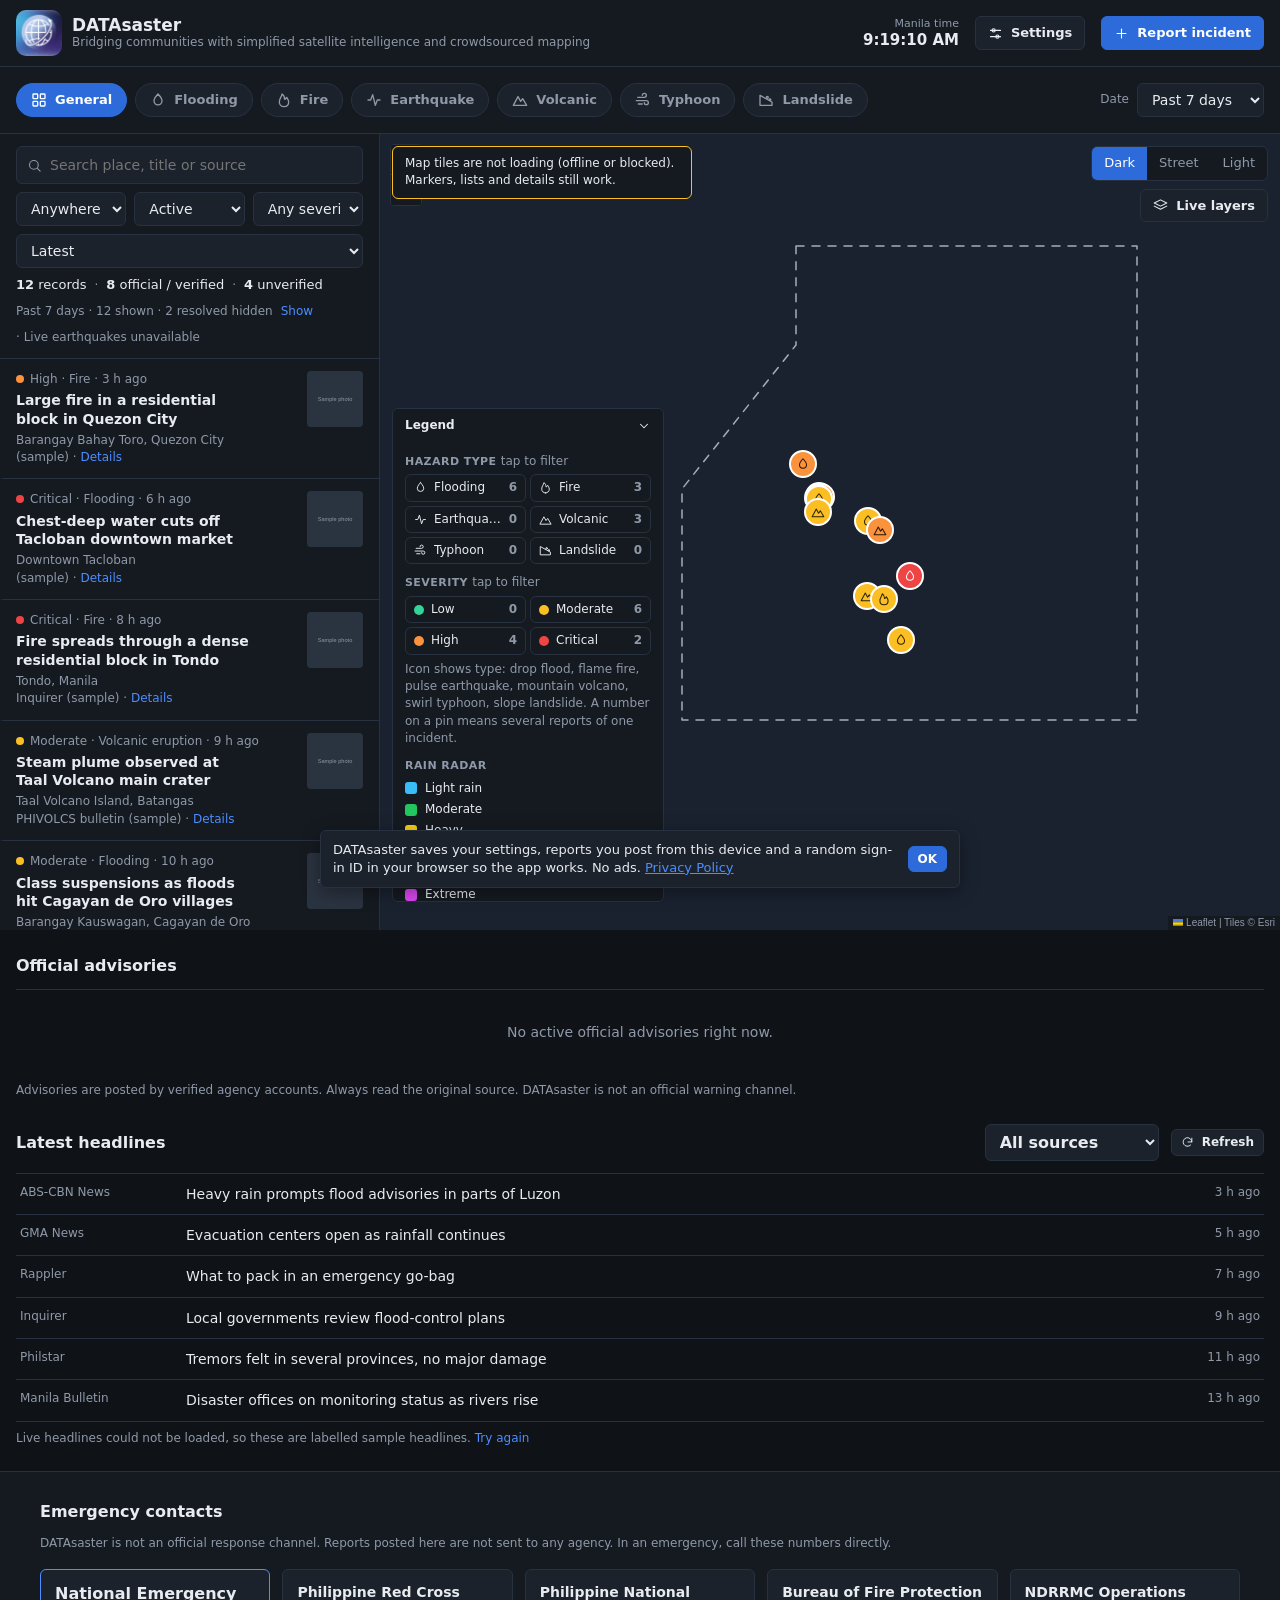
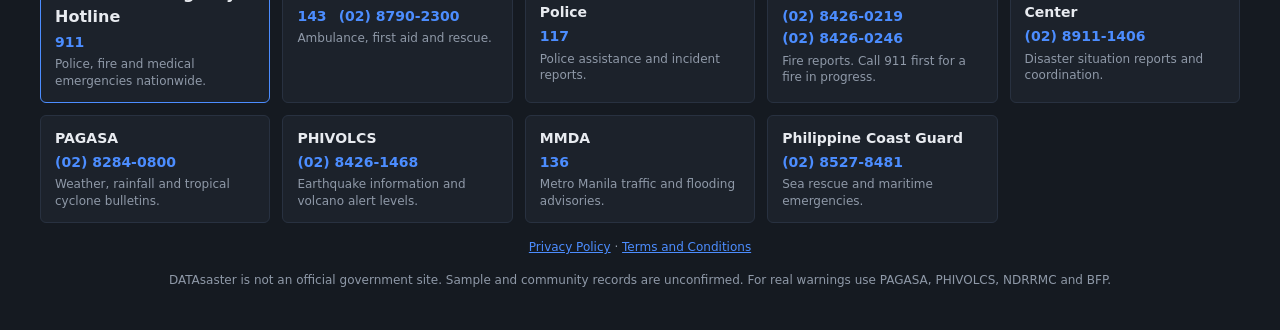
==== commit 2dbae2d2: "Update index.html" ====
--- a/index.html
+++ b/index.html
@@ -18,14 +18,14 @@
 <meta property="og:site_name" content="DATAsaster">
 <meta property="og:title" content="DATAsaster: Philippine Disaster Map and Reports">
 <meta property="og:description" content="Floods, fires, earthquakes, volcanoes, typhoons and landslides on one map, with community reports and official advisories. Student demo, not an official warning channel.">
-<meta property="og:image" content="https://YOUR-SITE.vercel.app/og-image.png">
+<meta property="og:image" content="https://datasaster.vercel.app//og-image.png">
 <meta property="og:image:width" content="1200">
 <meta property="og:image:height" content="630">
 <meta property="og:image:alt" content="DATAsaster logo with the text Philippine disaster map, community reports and official advisories">
 <meta name="twitter:card" content="summary_large_image">
 <meta name="twitter:title" content="DATAsaster: Philippine Disaster Map and Reports">
 <meta name="twitter:description" content="Floods, fires, earthquakes, volcanoes, typhoons and landslides on one map, with community reports and official advisories.">
-<meta name="twitter:image" content="https://YOUR-SITE.vercel.app/og-image.png">
+<meta name="twitter:image" content="https://datasaster.vercel.app//og-image.png">
 <link rel="stylesheet" href="lib/leaflet.css">
 <link rel="stylesheet" href="css/style.css">
 
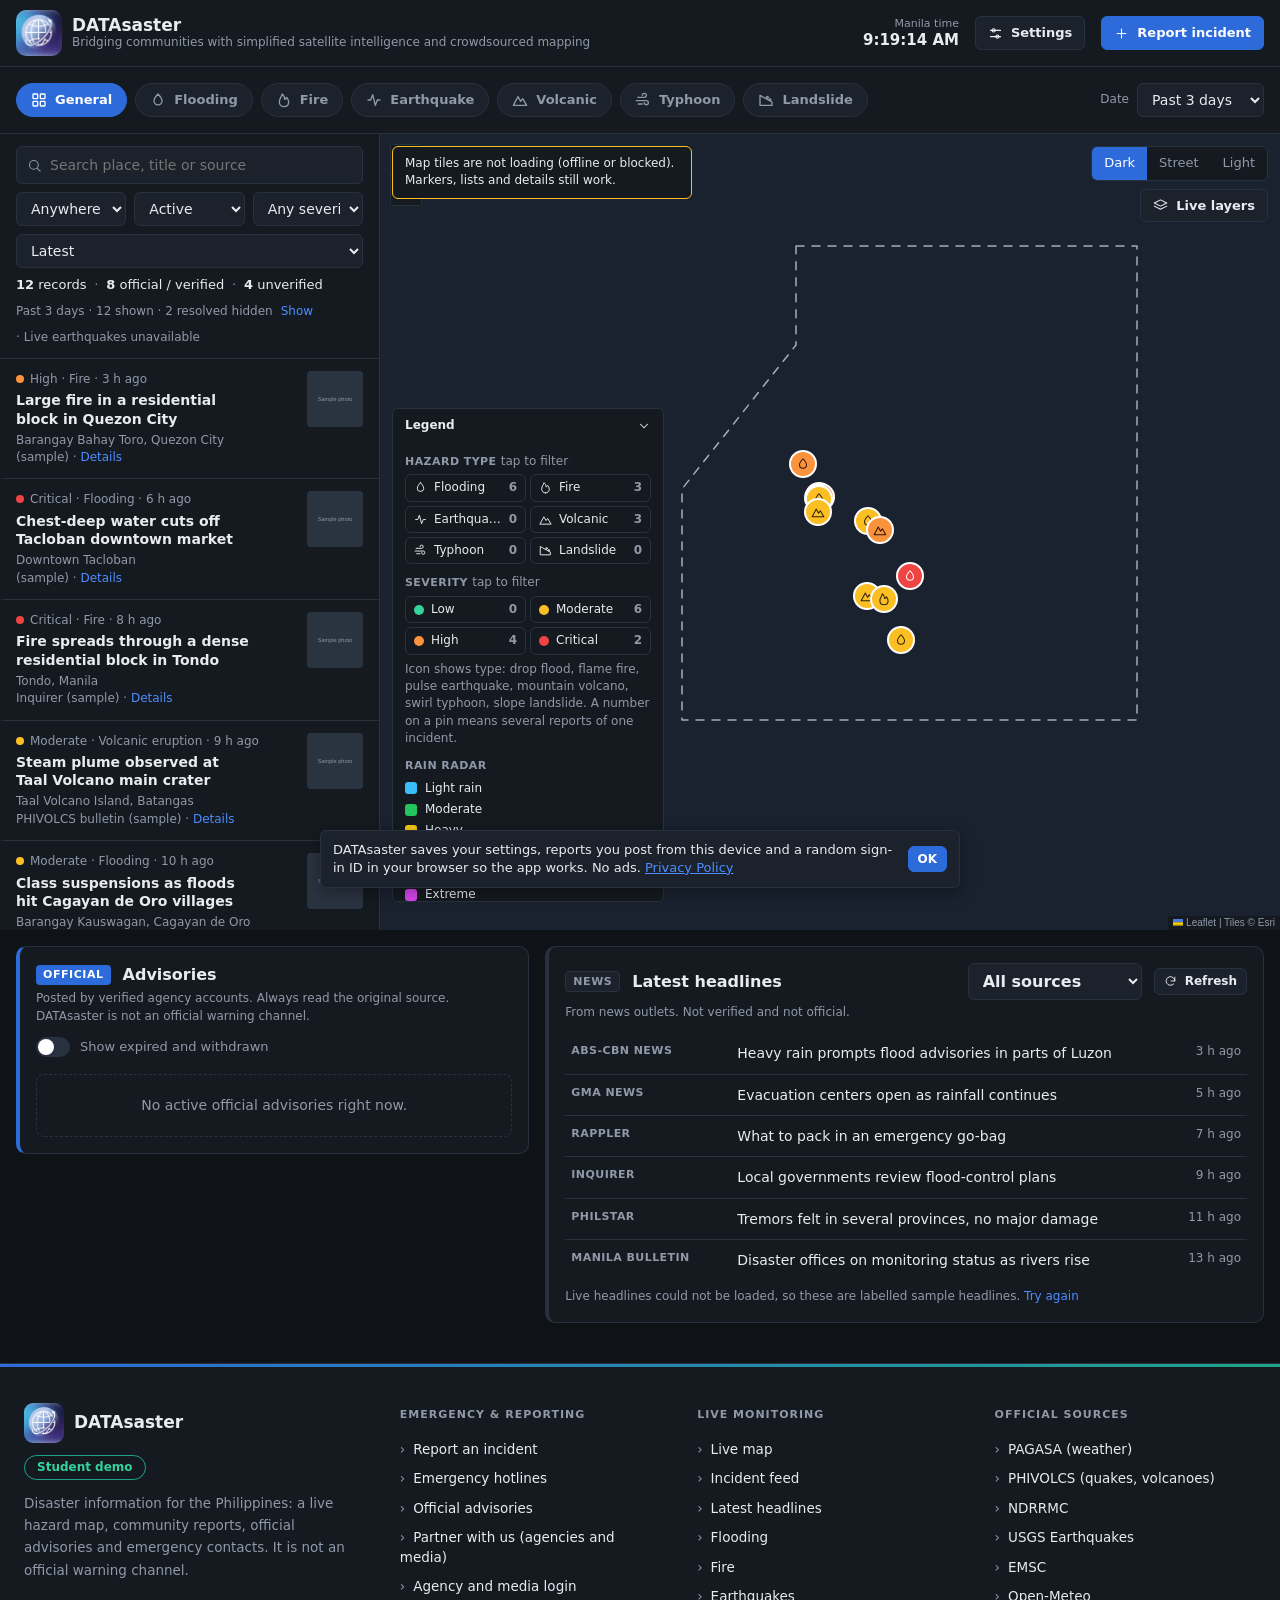
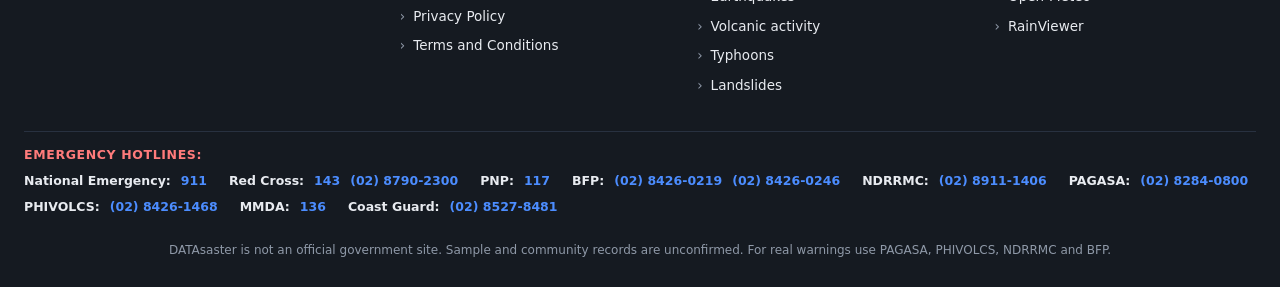
==== commit cdf152fb: "Add files via upload" ====
--- a/index.html
+++ b/index.html
@@ -18,14 +18,14 @@
 <meta property="og:site_name" content="DATAsaster">
 <meta property="og:title" content="DATAsaster: Philippine Disaster Map and Reports">
 <meta property="og:description" content="Floods, fires, earthquakes, volcanoes, typhoons and landslides on one map, with community reports and official advisories. Student demo, not an official warning channel.">
-<meta property="og:image" content="https://datasaster.vercel.app//og-image.png">
+<meta property="og:image" content="https://YOUR-SITE.vercel.app/og-image.png">
 <meta property="og:image:width" content="1200">
 <meta property="og:image:height" content="630">
 <meta property="og:image:alt" content="DATAsaster logo with the text Philippine disaster map, community reports and official advisories">
 <meta name="twitter:card" content="summary_large_image">
 <meta name="twitter:title" content="DATAsaster: Philippine Disaster Map and Reports">
 <meta name="twitter:description" content="Floods, fires, earthquakes, volcanoes, typhoons and landslides on one map, with community reports and official advisories.">
-<meta name="twitter:image" content="https://datasaster.vercel.app//og-image.png">
+<meta name="twitter:image" content="https://YOUR-SITE.vercel.app/og-image.png">
 <link rel="stylesheet" href="lib/leaflet.css">
 <link rel="stylesheet" href="css/style.css">
 
@@ -55,8 +55,8 @@
     <label for="range">Date</label>
     <select id="range">
       <option value="today">Today</option>
-      <option value="3d">Past 3 days</option>
-      <option value="7d" selected>Past 7 days</option>
+      <option value="3d" selected>Past 3 days</option>
+      <option value="7d">Past 7 days</option>
       <option value="30d">Past 30 days</option>
       <option value="all">All time</option>
       <option value="day">Pick a day</option>
@@ -65,11 +65,11 @@
   </div>
 </nav>
 
-<main class="work">
+<main class="work" id="workMain">
   <section class="feed">
     <div class="fh">
-      <div class="search"><span id="icS"></span><input type="text" id="q" placeholder="Search place, title or source"></div>
-      <div class="fr">
+      <div class="srow"><div class="search"><span id="icS"></span><input type="text" id="q" placeholder="Search place, title or source"></div><button class="btn fbtn" id="fToggle" type="button" aria-expanded="false" aria-controls="fFilters">Filters <span class="cnt" id="fCnt" hidden>0</span></button></div>
+      <div class="fr" id="fFilters">
         <select id="nearSel"><option value="0">Anywhere</option><option value="5">Within 5 km</option><option value="10">Within 10 km</option><option value="25">Within 25 km</option><option value="50">Within 50 km</option></select>
         <select id="statusSel"><option value="active">Active</option><option value="resolved">Resolved</option><option value="all">All statuses</option></select>
         <select id="sevSel"><option value="-1">Any severity</option><option value="0">Low</option><option value="1">Moderate</option><option value="2">High</option><option value="3">Critical</option></select>
@@ -93,25 +93,82 @@
   </section>
 </main>
 
-<section class="sec" id="advSec">
-  <h2>Official advisories <span class="sp"></span><button class="btn sm" data-advnew="1" id="advNew" hidden>Publish advisory</button></h2>
-  <div id="advForm"></div>
-  <div class="list" id="advList"></div>
-  <div class="m" style="margin-top:8px">Advisories are posted by verified agency accounts. Always read the original source. DATAsaster is not an official warning channel.</div>
-</section>
-
-<section class="sec" id="newsSec">
-  <h2>Latest headlines <span class="sp"></span><select id="newsSrc"></select><button class="btn sm" id="newsRef"></button></h2>
-  <div class="list" id="newsList"></div>
-  <div class="m" style="margin-top:8px" id="newsMeta"></div>
-</section>
+<div class="infogrid" id="infoGrid">
+  <div class="subtabs" id="infoTabs" role="tablist" aria-label="Official advisories or news headlines">
+    <button type="button" role="tab" id="tabAdv" class="on" aria-selected="true" data-infotab="adv">Official advisories <span class="cnt" id="advCount">0</span></button>
+    <button type="button" role="tab" id="tabNews" aria-selected="false" data-infotab="news">News headlines</button>
+  </div>
+
+  <section class="sec pcard padv" id="advSec" aria-labelledby="advH">
+    <h2 id="advH"><span class="tag official">OFFICIAL</span> Advisories <span class="sp"></span><button class="btn sm" data-advnew="1" id="advNew" hidden>Publish advisory</button></h2>
+    <p class="psub">Posted by verified agency accounts. Always read the original source. DATAsaster is not an official warning channel.</p>
+    <div class="advtools"><label class="swl"><button type="button" class="sw" id="advOldSw" data-tog="showOldAdv" aria-pressed="false" aria-label="Show expired and withdrawn advisories"></button><span>Show expired and withdrawn<span id="advOldCnt"></span></span></label></div>
+    <div id="advForm"></div>
+    <div class="list" id="advList"></div>
+  </section>
+
+  <section class="sec pcard pnews" id="newsSec" aria-labelledby="newsH">
+    <h2 id="newsH"><span class="tag news">NEWS</span> Latest headlines <span class="sp"></span><select id="newsSrc" aria-label="News source"></select><button class="btn sm" id="newsRef"></button></h2>
+    <p class="psub">From news outlets. Not verified and not official.</p>
+    <div class="list" id="newsList"></div>
+    <div class="m" style="margin-top:8px" id="newsMeta"></div>
+  </section>
+</div>
 
 <footer class="sitefoot" id="contactSec">
+  <div class="fgrad" aria-hidden="true"></div>
   <div class="fwrap">
-    <h2>Emergency contacts</h2>
-    <p class="m">DATAsaster is not an official response channel. Reports posted here are not sent to any agency. In an emergency, call these numbers directly.</p>
-    <div class="cgrid" id="contacts"></div>
-    <p class="fine"><a href="privacy.html">Privacy Policy</a> &middot; <a href="terms.html">Terms and Conditions</a></p>
+    <div class="fcontacts">
+      <h2>Emergency contacts</h2>
+      <p class="m">DATAsaster is not an official response channel. Reports posted here are not sent to any agency. In an emergency, call these numbers directly.</p>
+      <div class="cgrid" id="contacts"></div>
+    </div>
+    <div class="fcols">
+      <div class="fcol fbrand">
+        <div class="fb"><img src="icon-192.png" width="40" height="40" alt="DATAsaster logo"><b>DATAsaster</b></div>
+        <span class="fbadge">Student demo</span>
+        <p>Disaster information for the Philippines: a live hazard map, community reports, official advisories and emergency contacts. It is not an official warning channel.</p>
+      </div>
+      <nav class="fcol" aria-label="Emergency and reporting">
+        <h3>Emergency &amp; Reporting</h3>
+        <ul>
+          <li><button type="button" class="flink" data-openreport="1">Report an incident</button></li>
+          <li><button type="button" class="flink" data-goto="hotbar">Emergency hotlines</button></li>
+          <li><button type="button" class="flink" data-goto="advSec">Official advisories</button></li>
+          <li><a class="flink" href="partner.html">Partner with us (agencies and media)</a></li>
+          <li><button type="button" class="flink" data-account="1">Agency and media login</button></li>
+          <li><a class="flink" href="privacy.html">Privacy Policy</a></li>
+          <li><a class="flink" href="terms.html">Terms and Conditions</a></li>
+        </ul>
+      </nav>
+      <nav class="fcol" aria-label="Live monitoring">
+        <h3>Live Monitoring</h3>
+        <ul>
+          <li><button type="button" class="flink" data-goto="workMain">Live map</button></li>
+          <li><button type="button" class="flink" data-goto="workMain">Incident feed</button></li>
+          <li><button type="button" class="flink" data-goto="newsSec">Latest headlines</button></li>
+          <li><button type="button" class="flink" data-ftf="flood">Flooding</button></li>
+          <li><button type="button" class="flink" data-ftf="fire">Fire</button></li>
+          <li><button type="button" class="flink" data-ftf="quake">Earthquakes</button></li>
+          <li><button type="button" class="flink" data-ftf="volcano">Volcanic activity</button></li>
+          <li><button type="button" class="flink" data-ftf="typhoon">Typhoons</button></li>
+          <li><button type="button" class="flink" data-ftf="landslide">Landslides</button></li>
+        </ul>
+      </nav>
+      <nav class="fcol" aria-label="Official sources">
+        <h3>Official Sources</h3>
+        <ul>
+          <li><a class="flink" href="https://www.pagasa.dost.gov.ph" target="_blank" rel="noopener noreferrer">PAGASA (weather)</a></li>
+          <li><a class="flink" href="https://www.phivolcs.dost.gov.ph" target="_blank" rel="noopener noreferrer">PHIVOLCS (quakes, volcanoes)</a></li>
+          <li><a class="flink" href="https://ndrrmc.gov.ph" target="_blank" rel="noopener noreferrer">NDRRMC</a></li>
+          <li><a class="flink" href="https://earthquake.usgs.gov" target="_blank" rel="noopener noreferrer">USGS Earthquakes</a></li>
+          <li><a class="flink" href="https://www.emsc-csem.org" target="_blank" rel="noopener noreferrer">EMSC</a></li>
+          <li><a class="flink" href="https://open-meteo.com" target="_blank" rel="noopener noreferrer">Open-Meteo</a></li>
+          <li><a class="flink" href="https://www.rainviewer.com" target="_blank" rel="noopener noreferrer">RainViewer</a></li>
+        </ul>
+      </nav>
+    </div>
+    <div class="hotbar" id="hotbar"><span class="hl">Emergency hotlines:</span><span class="hlist" id="hotList"></span></div>
     <p class="fine">DATAsaster is not an official government site. Sample and community records are unconfirmed. For real warnings use PAGASA, PHIVOLCS, NDRRMC and BFP.</p>
   </div>
 </footer>
@@ -171,6 +228,8 @@
     <div class="row2"><button class="btn" id="rPick" type="button">Pick on map</button><button class="btn" id="rGps" type="button">Use my location</button></div>
     <div class="hint" id="rLoc">No location set</div>
     <label class="l">Place name</label><input type="text" id="rPlace" maxlength="200" placeholder="Barangay, city">
+    <label class="l" for="rAuthor">Your name (optional)</label><input type="text" id="rAuthor" maxlength="40" autocomplete="off" placeholder="Leave blank to stay anonymous">
+    <div class="hint">Shown publicly next to your report. It is not checked, so it does not prove who you are.</div>
     <label class="l">Details</label><textarea id="rDesc" maxlength="2000"></textarea>
     <div class="acts" style="justify-content:flex-end"><button class="btn" id="rCancel">Cancel</button><button class="btn primary" id="rSave">Post report</button></div>
   </div>
--- a/css/style.css
+++ b/css/style.css
@@ -229,7 +229,8 @@
  .feed,.mapwrap,#newsSec,#advSec,#contactSec,.foot{display:none}
  body[data-pane=map] .mapwrap{display:block;height:calc(100vh - 170px);height:calc(100dvh - 170px)}
  body[data-pane=feed] .feed{display:flex;max-height:none;height:calc(100vh - 170px);height:calc(100dvh - 170px);border-right:0}
- body[data-pane=news] #newsSec,body[data-pane=news] #advSec{display:block}
+ body[data-pane=news]:not([data-info=news]) #advSec{display:block}
+ body[data-pane=news][data-info=news] #newsSec{display:block}
  body[data-pane=contacts] #contactSec{display:block}
  body[data-pane=contacts] .foot{display:block}
  .lbl{display:none}
@@ -361,7 +362,7 @@
 .sitefoot .fine{font-size:12px;color:var(--muted);text-align:center;margin:16px 0 0}
 
 /* Privacy notice bar */
-#noticeBar{position:fixed;left:12px;right:12px;bottom:12px;max-width:640px;margin:0 auto;z-index:3000;display:flex;align-items:center;gap:12px;background:var(--panel2);border:1px solid var(--line);border-radius:var(--r);padding:10px 12px;font-size:13px;line-height:1.4;box-shadow:0 4px 18px rgba(0,0,0,.35)}
+#noticeBar{position:fixed;left:12px;right:12px;bottom:12px;max-width:640px;margin:0 auto;z-index:1900;display:flex;align-items:center;gap:12px;background:var(--panel2);border:1px solid var(--line);border-radius:var(--r);padding:10px 12px;font-size:13px;line-height:1.4;box-shadow:0 4px 18px rgba(0,0,0,.35)}
 #noticeBar a{color:var(--accent)}
 #noticeBar .btn{flex:none}
 .lbl2{display:none}
@@ -391,3 +392,159 @@
   .brand b{font-size:15px;white-space:nowrap;overflow:hidden;text-overflow:ellipsis;display:block}
   .top .btn{padding-left:10px;padding-right:10px}
 }
+
+/* Official advisories and Latest headlines: two clearly different panels */
+.infogrid{max-width:1400px;margin:0 auto;padding:16px;display:grid;grid-template-columns:minmax(0,5fr) minmax(0,7fr);gap:16px;align-items:start}
+.infogrid .sec{margin:0;padding:16px;max-width:none}
+.pcard{background:var(--panel);border:1px solid var(--line);border-radius:10px}
+.padv{border-left:4px solid var(--accentbg)}
+.pnews{border-left:4px solid var(--line)}
+.pcard>h2{font-size:16px;margin:0 0 4px;flex-wrap:wrap}
+.psub{margin:0 0 12px;font-size:12px;color:var(--muted);line-height:1.45}
+.tag{font-size:11px;font-weight:700;letter-spacing:.05em;padding:2px 7px;border-radius:4px;white-space:nowrap}
+.tag.official{background:var(--accentbg);color:#fff}
+.tag.news{background:var(--panel2);color:var(--muted);border:1px solid var(--line)}
+.subtabs{display:none;grid-column:1 / -1}
+.subtabs button{flex:1;display:flex;align-items:center;justify-content:center;gap:8px;min-height:42px;padding:8px 10px;border:1px solid var(--line);background:var(--panel2);color:var(--muted);font:inherit;font-size:13px;font-weight:600;border-radius:var(--r);cursor:pointer;transition:background .2s,color .2s,border-color .2s}
+.subtabs button.on{background:var(--accentbg);border-color:var(--accentbg);color:#fff}
+.subtabs .cnt{min-width:20px;padding:1px 6px;border-radius:10px;background:rgba(255,255,255,.18);font-size:11px}
+.subtabs button:not(.on) .cnt{background:var(--line);color:var(--text)}
+/* advisories as cards */
+.padv .list,.pnews .list{border-top:0}
+.adv{background:var(--panel2);border:1px solid var(--line);border-left:3px solid var(--accentbg);border-radius:8px;padding:12px 14px;margin-bottom:10px;transition:border-color .2s,background .2s,opacity .2s}
+.adv:hover{border-color:var(--accentbg)}
+.adv.old{border-left-color:var(--line);opacity:.8}
+.padv .empty{padding:20px 12px;border:1px dashed var(--line);border-radius:8px}
+.padv details>summary{list-style:none;cursor:pointer;padding:8px 2px}
+.padv details>summary::-webkit-details-marker{display:none}
+.padv details>summary::before{content:'\25B8';display:inline-block;margin-right:6px;transition:transform .2s}
+.padv details[open]>summary::before{transform:rotate(90deg)}
+/* headlines as a plain news list */
+.pnews .nrow{border-bottom:1px solid var(--line);padding:10px 6px;transition:background .15s}
+.pnews .nrow:last-child{border-bottom:0}
+.pnews .nrow span:first-child{font-size:11px;font-weight:700;text-transform:uppercase;letter-spacing:.04em}
+/* motion */
+@keyframes fadeUp{from{opacity:0;transform:translateY(8px)}to{opacity:1;transform:none}}
+.infogrid .sec.fadein,.adv{animation:fadeUp .28s ease both}
+@media(prefers-reduced-motion:reduce){.infogrid .sec.fadein,.adv{animation:none}.subtabs button,.adv,.pnews .nrow{transition:none}}
+@media(max-width:1000px){.infogrid{grid-template-columns:minmax(0,1fr)}}
+@media(max-width:900px){
+  .infogrid{display:none;padding:12px}
+  body[data-pane=news] .infogrid{display:block}
+  .subtabs{display:flex;gap:8px;margin-bottom:12px}
+  .infogrid .sec{padding:14px}
+  .infogrid .sec>h2 select{max-width:130px}
+}
+
+/* ===== Settings (sidebar layout) ===== */
+.sv2{max-width:1100px;margin:0 auto;padding:20px 16px 40px}
+.sv2-top{display:flex;justify-content:space-between;align-items:flex-end;gap:16px;flex-wrap:wrap;margin-bottom:16px}
+.sv2-top h1{margin:0;font-size:24px}
+.sv2-tools{display:flex;gap:10px;align-items:center;flex-wrap:wrap}
+.sv2 .search{position:relative;min-width:230px}
+.sv2 .search input{width:100%;padding-left:32px}
+.sv2 .search .ics{position:absolute;left:10px;top:50%;transform:translateY(-50%);color:var(--muted);display:flex}
+.svsave{font-size:12px;color:var(--muted);transition:color .2s;min-width:150px}
+.svsave.ok{color:#34d399}
+.svsave.err{color:#f87171}
+.sv2-body{display:grid;grid-template-columns:220px minmax(0,1fr);gap:24px;align-items:start}
+.svnav{display:flex;flex-direction:column;gap:4px;position:sticky;top:12px}
+.svn{display:flex;align-items:center;gap:10px;padding:10px 12px;border:0;border-radius:8px;background:none;color:var(--muted);font:inherit;font-size:14px;font-weight:600;cursor:pointer;text-align:left;transition:background .15s,color .15s}
+.svn:hover{background:var(--panel2);color:var(--text)}
+.svn.on{background:var(--panel2);color:var(--text);box-shadow:inset 3px 0 0 var(--accentbg)}
+.svmain{background:var(--panel);border:1px solid var(--line);border-radius:10px;padding:6px 20px 20px;min-width:0}
+.svmain.fadein{animation:fadeUp .25s ease both}
+.svp-head{display:flex;justify-content:space-between;align-items:flex-start;gap:12px;padding:14px 0;border-bottom:1px solid var(--line)}
+.svp-head h2{margin:0 0 2px;font-size:18px}
+.svp-head p{margin:0}
+.svgrp h3{font-size:12px;text-transform:uppercase;letter-spacing:.06em;color:var(--muted);margin:18px 0 0}
+.svmain .trow{display:flex;justify-content:space-between;align-items:center;gap:14px;padding:13px 0;border-bottom:1px solid var(--line)}
+.svmain .trow small{display:block;color:var(--muted);font-size:12.5px;margin-top:2px}
+.svrow{padding:14px 0;border-bottom:1px solid var(--line)}
+.svrl b{display:block}
+.svrl small{display:block;color:var(--muted);margin:2px 0 10px;font-size:12.5px}
+.svmain select,.ssel{width:190px;flex:none}
+.svmain select:disabled{opacity:.5;cursor:not-allowed}
+.tip{display:inline-flex;align-items:center;justify-content:center;width:16px;height:16px;border-radius:50%;border:1px solid var(--muted);color:var(--muted);font-size:10px;font-weight:700;margin-left:6px;cursor:help;vertical-align:middle}
+.tip:hover,.tip:focus{color:var(--text);border-color:var(--text);outline:0}
+.svpw{max-width:420px}
+.svpw .l{display:block;margin-top:10px}
+.svpw input{width:100%}
+.svpw .acts{margin-top:14px}
+.cpmsg{min-height:20px;margin-top:10px;font-size:13px}
+.cpmsg.ok{color:#34d399}
+.cpmsg.err{color:#f87171}
+.svabout{display:flex;gap:14px;align-items:center;padding:10px 0}
+.svabout img{border-radius:12px}
+.svabout b{font-size:17px;display:block}
+.svabout small{display:block;color:var(--muted)}
+.rel{margin:0 0 14px}
+.rel ul{margin:6px 0 0;padding-left:20px}
+.svlic{margin:0;padding-left:18px;line-height:1.7}
+
+/* ===== Advisories switch ===== */
+.advtools{margin:0 0 12px}
+.swl{display:inline-flex;align-items:center;gap:10px;font-size:13px;color:var(--muted);cursor:pointer}
+.advold{margin-top:6px}
+.advold>.m{margin:6px 0 8px}
+
+/* ===== Contacts: every number on its own row ===== */
+.cc .cn{display:flex;flex-direction:column;gap:6px;margin:6px 0 4px}
+.cc .cn a.tel{display:flex;align-items:center;gap:8px;padding:9px 12px;border:1px solid var(--line);border-radius:8px;background:var(--panel);font-weight:600;text-decoration:none;margin:0}
+.cc .cn a.tel:hover{border-color:var(--accent)}
+
+/* ===== Website footer (desktop) ===== */
+.fgrad{height:3px;background:linear-gradient(90deg,var(--accentbg),#1fa38a)}
+.sitefoot{padding:0;margin-top:24px}
+.sitefoot .fwrap{max-width:1400px;padding:36px 24px 28px}
+.fcontacts{display:none}
+.fcols{display:grid;grid-template-columns:1.3fr 1fr 1fr 1fr;gap:36px}
+.fcol h3{font-size:11px;letter-spacing:.09em;text-transform:uppercase;color:var(--muted);margin:4px 0 12px}
+.fcol ul{list-style:none;margin:0;padding:0}
+.fcol p{color:var(--muted);font-size:13.5px;line-height:1.65;margin:12px 0 0}
+.fb{display:flex;align-items:center;gap:10px}
+.fb img{border-radius:9px}
+.fb b{font-size:17px}
+.fbadge{display:inline-block;margin-top:12px;padding:3px 12px;border:1px solid #1fa38a;border-radius:999px;color:#34d399;font-size:12px;font-weight:600}
+.flink{display:block;background:none;border:0;padding:5px 0;color:var(--text);font:inherit;font-size:13.5px;text-align:left;text-decoration:none;cursor:pointer;transition:color .15s}
+.flink::before{content:'\203A';margin-right:8px;color:var(--muted)}
+.flink:hover,.flink:focus-visible{color:var(--accent)}
+.hotbar{display:flex;flex-wrap:wrap;gap:8px 22px;align-items:center;margin-top:30px;padding:14px 0;border-top:1px solid var(--line);font-size:12.5px}
+.hl{color:#ff7b7b;font-weight:700;letter-spacing:.05em;text-transform:uppercase}
+.hlist{display:flex;flex-wrap:wrap;gap:8px 22px}
+.hi b{font-weight:600}
+.hi a{color:var(--accent);font-weight:600;margin-left:6px;text-decoration:none}
+.hi a+a{margin-left:10px}
+.sitefoot .fine{margin-top:12px}
+@media(max-width:1000px){.fcols{grid-template-columns:1fr 1fr}}
+
+/* ===== Phone: filters dropdown, steady category chips, footer = Help tab, settings layout ===== */
+.srow{display:block}
+.fbtn{display:none}
+@media(max-width:900px){
+  .srow{display:flex;gap:8px;align-items:stretch}
+  .srow .search{flex:1;min-width:0}
+  .fbtn{display:inline-flex;align-items:center;gap:6px;flex:none}
+  .fbtn .cnt{background:var(--accentbg);color:#fff;border-radius:10px;padding:0 7px;font-size:11px;line-height:18px}
+  .fh .fr{display:none}
+  .fh.open .fr{display:grid;grid-template-columns:1fr 1fr;gap:8px;margin-top:8px}
+  .fh.open .fr select{width:100%;min-width:0}
+  .seg{flex:none;height:34px;padding:0 12px;font-size:13px;font-weight:600;line-height:1;display:inline-flex;align-items:center;gap:6px;transition:background .2s,color .2s,border-color .2s}
+  .seg.on{font-weight:600}
+  .sitefoot{margin-top:0}
+  .fcols,.hotbar{display:none}
+  .fcontacts{display:block}
+  .sitefoot .fwrap{padding:20px 16px 28px}
+  .sv2{padding:14px 12px 40px}
+  .sv2-top h1{font-size:20px}
+  .sv2-tools{width:100%}
+  .sv2 .search{flex:1 1 100%}
+  .sv2-body{grid-template-columns:minmax(0,1fr);gap:12px}
+  .svnav{flex-direction:row;overflow-x:auto;position:static;padding-bottom:4px;scrollbar-width:none}
+  .svnav::-webkit-scrollbar{display:none}
+  .svn{flex:none;padding:9px 12px;background:var(--panel2)}
+  .svn.on{box-shadow:none;background:var(--accentbg);color:#fff}
+  .svmain{padding:4px 14px 16px}
+  .svmain select,.ssel{width:150px}
+}
+@media(prefers-reduced-motion:reduce){.svmain.fadein,.svn,.flink{animation:none;transition:none}}
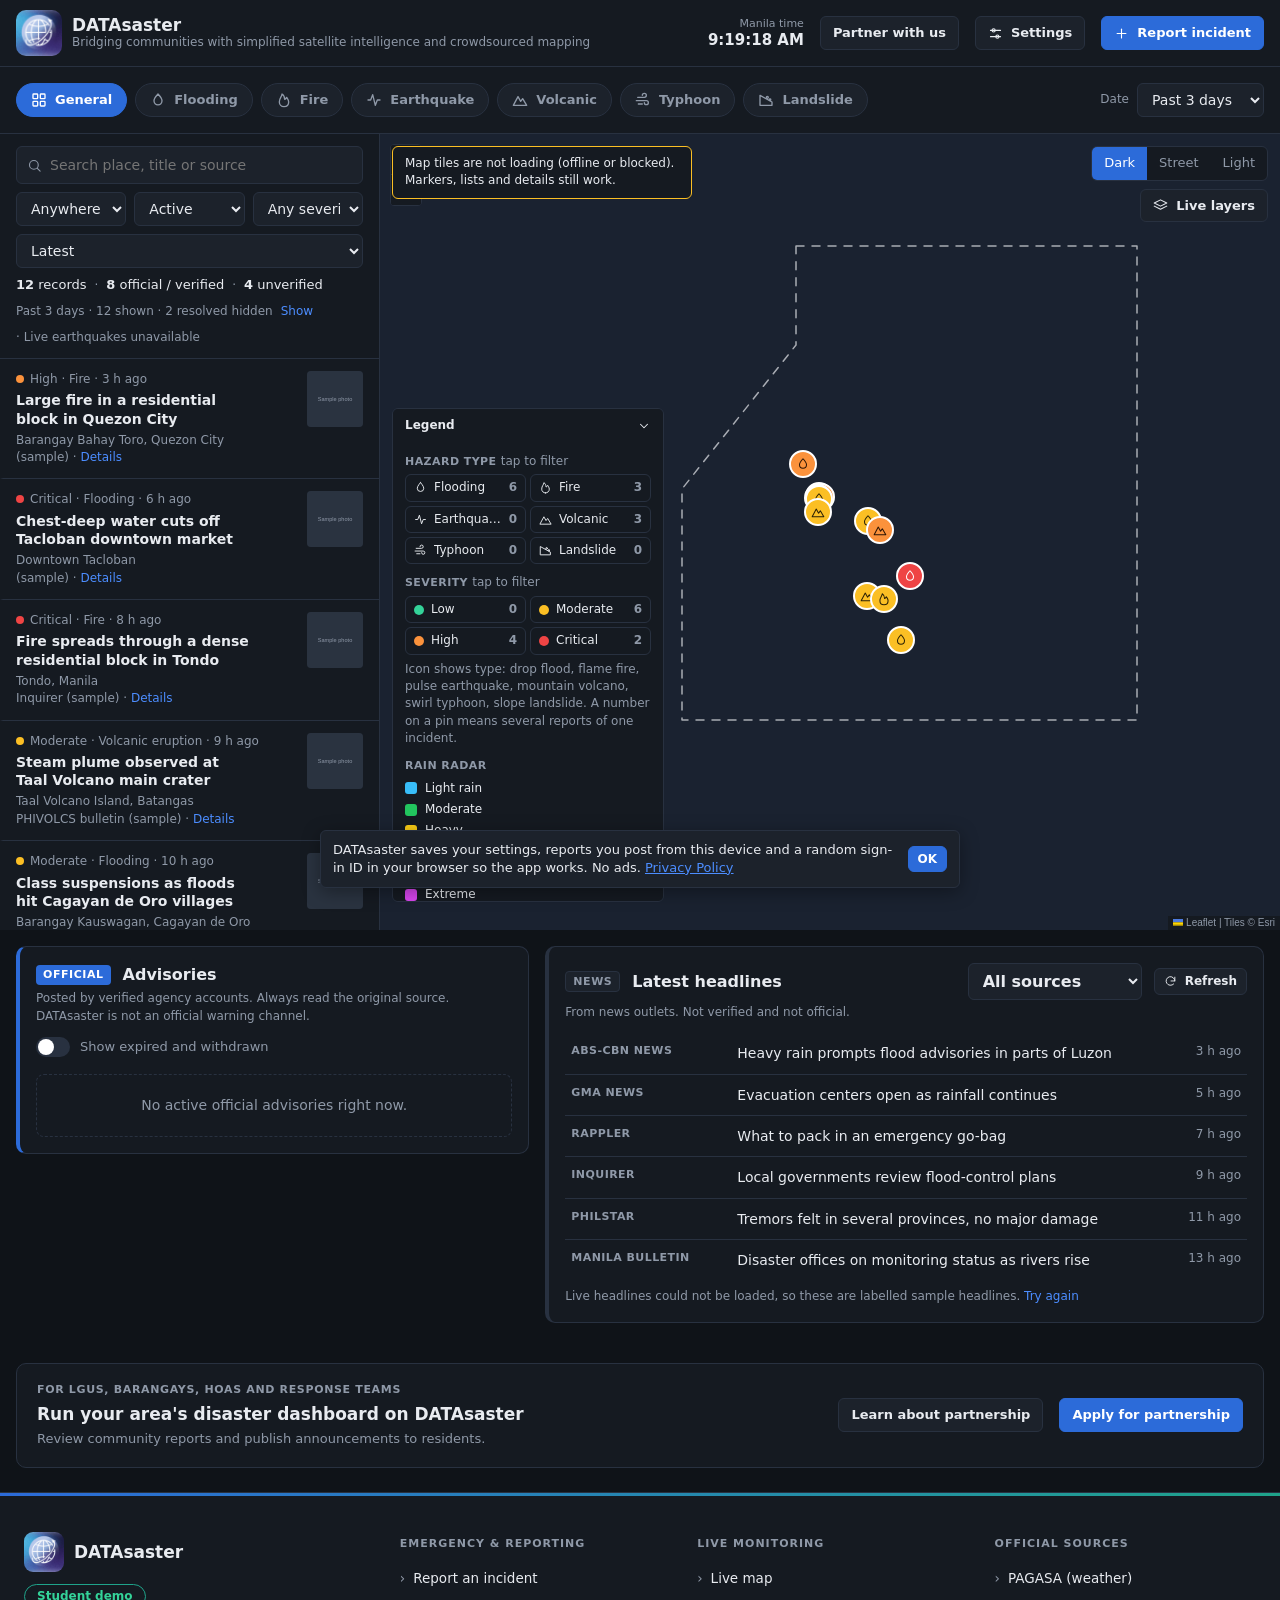
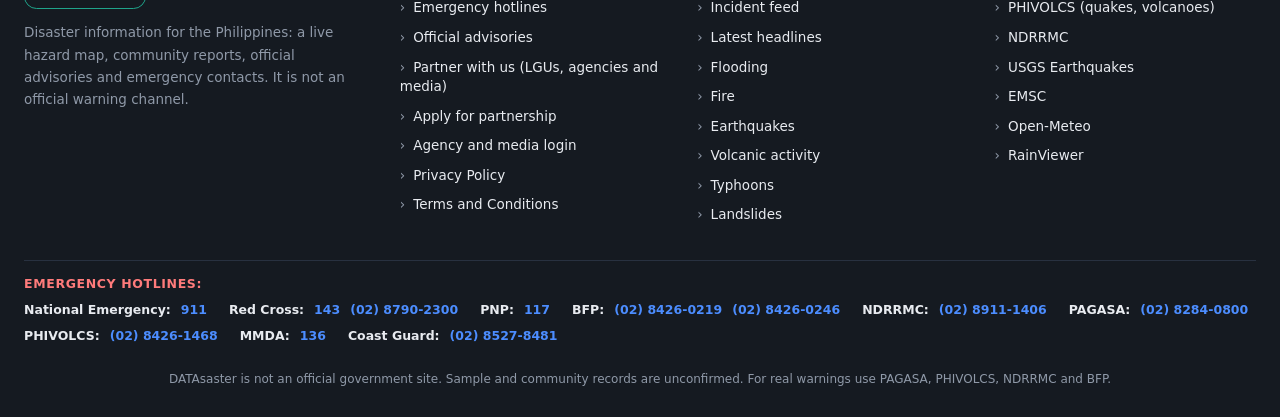
==== commit 68d95934: "Add files via upload" ====
--- a/index.html
+++ b/index.html
@@ -28,6 +28,7 @@
 <meta name="twitter:image" content="https://YOUR-SITE.vercel.app/og-image.png">
 <link rel="stylesheet" href="lib/leaflet.css">
 <link rel="stylesheet" href="css/style.css">
+<link rel="stylesheet" href="css/lgu.css">
 
   <script>
   window.va = window.va || function () { (window.vaq = window.vaq || []).push(arguments); };
@@ -42,6 +43,7 @@
   <div class="sp"></div>
   <span class="net" id="net" hidden>Offline</span>
   <div class="clock"><small>Manila time</small><b id="clk">--:--:--</b></div>
+  <a class="btn" id="btnPartner" href="partner.html">Partner with us</a>
   <button class="btn" id="btnRev" hidden aria-label="Review reports"></button>
   <button class="btn" id="btnSet"></button>
   <button class="btn primary" id="btnRep"></button>
@@ -115,6 +117,14 @@
   </section>
 </div>
 
+<section class="partnerband" id="partnerBand" aria-labelledby="pbH">
+  <div class="in">
+    <div class="t"><small>For LGUs, barangays, HOAs and response teams</small><b id="pbH">Run your area's disaster dashboard on DATAsaster</b><span>Review community reports and publish announcements to residents.</span></div>
+    <a class="btn" href="partner.html">Learn about partnership</a>
+    <a class="btn primary" href="apply.html">Apply for partnership</a>
+  </div>
+</section>
+
 <footer class="sitefoot" id="contactSec">
   <div class="fgrad" aria-hidden="true"></div>
   <div class="fwrap">
@@ -135,7 +145,8 @@
           <li><button type="button" class="flink" data-openreport="1">Report an incident</button></li>
           <li><button type="button" class="flink" data-goto="hotbar">Emergency hotlines</button></li>
           <li><button type="button" class="flink" data-goto="advSec">Official advisories</button></li>
-          <li><a class="flink" href="partner.html">Partner with us (agencies and media)</a></li>
+          <li><a class="flink" href="partner.html">Partner with us (LGUs, agencies and media)</a></li>
+          <li><a class="flink" href="apply.html">Apply for partnership</a></li>
           <li><button type="button" class="flink" data-account="1">Agency and media login</button></li>
           <li><a class="flink" href="privacy.html">Privacy Policy</a></li>
           <li><a class="flink" href="terms.html">Terms and Conditions</a></li>
--- a/css/lgu.css
+++ b/css/lgu.css
@@ -0,0 +1,117 @@
+/* LGU Partnership module (public pages). Uses the colours and controls from style.css; nothing here changes existing pages
+   except the small "Partner with us" header link and the partner banner on the home page. */
+
+/* header link on the home page */
+#btnPartner{text-decoration:none;color:var(--text)}
+@media(max-width:900px){#btnPartner{display:none}}
+
+/* standalone LGU pages (partner.html, apply.html) */
+.lgupage{display:block;height:auto;overflow:auto}
+.lgutop{display:flex;align-items:center;gap:12px;padding:10px 16px;padding-top:calc(10px + env(safe-area-inset-top));background:var(--panel);border-bottom:1px solid var(--line);flex-wrap:wrap}
+.lgutop .brand{text-decoration:none}
+.lgutop .btn{text-decoration:none;color:var(--text)}
+.lgutop .btn.primary{color:#fff}
+.lgutop img{width:36px;height:36px;border-radius:8px;display:block}
+.lguwrap{max-width:1040px;margin:0 auto;padding:0 16px}
+.lgusec{padding:40px 0;border-bottom:1px solid var(--line)}
+.lgusec:last-of-type{border-bottom:0}
+.lgusec h2{font-size:22px;margin-bottom:6px}
+.lgusec>.lguwrap>p.m,.lgusec .lead{max-width:62ch}
+.kicker{font-size:11px;font-weight:700;letter-spacing:.08em;text-transform:uppercase;color:var(--accent);margin:0 0 10px}
+
+/* hero */
+.lguhero{padding:48px 0 36px}
+.lguhero h1{font-size:clamp(28px,5vw,44px);line-height:1.1;max-width:14ch;margin-bottom:14px}
+.lguhero p.lead{font-size:16px;color:var(--muted);max-width:56ch;margin:0 0 20px}
+.lguhero .acts{display:flex;gap:10px;flex-wrap:wrap}
+.pills{display:flex;gap:8px;flex-wrap:wrap;margin-top:22px;align-items:center}
+.pills span.lbl0{font-size:13px;color:var(--muted);margin-right:2px}
+.pill{border:1px solid var(--line);border-radius:20px;padding:4px 12px;font-size:12px;font-weight:600;background:var(--panel)}
+.lgu .btn{text-decoration:none;color:var(--text)}
+.lgu .btn.primary{color:#fff}
+
+/* grids and cards */
+.g4{display:grid;grid-template-columns:repeat(4,minmax(0,1fr));gap:20px;margin-top:18px}
+.g3{display:grid;grid-template-columns:repeat(3,minmax(0,1fr));gap:14px;margin-top:18px}
+.lcard{background:var(--panel);border:1px solid var(--line);border-radius:10px;padding:16px}
+.lcard h3{font-size:15px;margin:0 0 4px}
+.lcard p{margin:0;color:var(--muted);font-size:13px}
+.lcard .ic0{display:inline-flex;width:34px;height:34px;align-items:center;justify-content:center;border:1px solid var(--line);border-radius:8px;margin-bottom:10px;color:var(--accent);background:var(--panel2)}
+.g4 h3{font-size:15px;margin:0 0 4px}
+.g4 p{margin:0;color:var(--muted);font-size:13px}
+.steps{display:grid;grid-template-columns:repeat(4,minmax(0,1fr));gap:18px;margin-top:18px;list-style:none;padding:0}
+.steps li{border-top:2px solid var(--line);padding-top:10px}
+.steps li:first-child{border-top-color:var(--accent)}
+.steps b{display:block;font-size:11px;color:var(--accent);letter-spacing:.06em;margin-bottom:4px}
+.steps strong{display:block;font-size:14px;margin-bottom:2px}
+.steps span{font-size:13px;color:var(--muted)}
+.ctabox{display:grid;grid-template-columns:minmax(0,1.5fr) minmax(0,1fr);gap:16px}
+.ctabox dl{margin:0}
+.ctabox dt{font-size:12px;color:var(--muted);margin-top:8px}
+.ctabox dd{margin:0;font-weight:600}
+.lgu details{background:var(--panel);border:1px solid var(--line);border-radius:10px;padding:12px 16px;margin-top:12px}
+.lgu details summary{cursor:pointer;font-weight:600}
+.lgu details ul{padding-left:20px;color:var(--muted);font-size:13px}
+.lgufoot{padding:24px 16px 60px;text-align:center;font-size:12px;color:var(--muted)}
+.lgufoot a{color:var(--accent)}
+
+/* home page banner */
+.partnerband{max-width:1400px;margin:24px auto 0;padding:0 16px}
+.partnerband .in{background:var(--panel);border:1px solid var(--line);border-radius:10px;padding:18px 20px;display:flex;gap:16px;align-items:center;flex-wrap:wrap}
+.partnerband .t{flex:1;min-width:240px}
+.partnerband .t small{display:block;font-size:11px;font-weight:700;letter-spacing:.06em;color:var(--muted);text-transform:uppercase;margin-bottom:4px}
+.partnerband .t b{display:block;font-size:17px;margin-bottom:2px}
+.partnerband .t span{font-size:13px;color:var(--muted)}
+.partnerband .btn{text-decoration:none;color:var(--text)}
+.partnerband .btn.primary{color:#fff}
+
+/* application form */
+.apply{max-width:1040px;margin:0 auto;padding:28px 16px 60px;display:grid;grid-template-columns:minmax(0,1fr) 320px;gap:24px;align-items:start}
+.apply h1{font-size:30px;margin:2px 0 6px}
+.apply .head{grid-column:1 / -1}
+.apply .head p{margin:0;color:var(--muted)}
+.fcard{background:var(--panel);border:1px solid var(--line);border-radius:10px;padding:18px;margin-bottom:16px}
+.fcard h2{font-size:17px;margin:0 0 12px;display:flex;align-items:center;gap:10px}
+.fcard h2 i{font-style:normal;width:26px;height:26px;border-radius:50%;background:var(--accentbg);color:#fff;display:inline-flex;align-items:center;justify-content:center;font-size:13px}
+.fgrid{display:grid;grid-template-columns:1fr 1fr;gap:12px}
+.fgrid .full{grid-column:1 / -1}
+.field label.l,.field .l{display:block;font-size:13px;font-weight:600;margin:0 0 4px}
+.field .lopt{font-weight:400;color:var(--muted);font-size:12px;margin-left:4px}
+.field input[type=text],.field input[type=email],.field input[type=tel],.field select,.field textarea{width:100%;background:var(--panel2);border:1px solid var(--line);border-radius:var(--r);padding:9px 10px;color:var(--text)}
+.field textarea{height:96px;resize:vertical}
+.field.bad input,.field.bad select,.field.bad textarea{border-color:var(--s3)}
+.field .err{display:none;color:#f87171;font-size:12px;margin-top:4px}
+.field.bad .err{display:block}
+.field .hint{font-size:12px;color:var(--muted);margin-top:4px}
+.radios{display:flex;gap:8px;flex-wrap:wrap}
+.radios label{display:flex;align-items:center;gap:8px;border:1px solid var(--line);background:var(--panel2);border-radius:var(--r);padding:8px 14px;cursor:pointer;font-weight:600;font-size:13px}
+.radios label:has(input:checked){border-color:var(--accent);background:rgba(76,141,255,.12)}
+.drop{border:1px dashed var(--line);border-radius:var(--r);padding:16px;text-align:center;color:var(--muted);font-size:13px;background:var(--panel2)}
+.drop.over{border-color:var(--accent)}
+.drop label{color:var(--accent);font-weight:600;cursor:pointer}
+.drop input{position:absolute;width:1px;height:1px;opacity:0;pointer-events:none}
+.drop:focus-within{outline:2px solid var(--accent);outline-offset:1px}
+.filerow{display:flex;align-items:center;gap:10px;border:1px solid var(--line);border-radius:var(--r);padding:8px 12px;margin-top:8px;font-size:13px}
+.filerow span{flex:1;overflow:hidden;text-overflow:ellipsis;white-space:nowrap}
+.consent{display:flex;gap:10px;align-items:flex-start;font-size:13px;margin:6px 0 14px}
+.consent input{margin-top:3px}
+.side .lcard{margin-bottom:14px}
+.side ol{list-style:none;margin:0;padding:0}
+.side ol li{display:flex;gap:10px;margin:12px 0;font-size:13px}
+.side ol li i{font-style:normal;flex:none;width:24px;height:24px;border-radius:50%;background:var(--panel2);border:1px solid var(--line);display:inline-flex;align-items:center;justify-content:center;font-size:12px;color:var(--accent)}
+.side ol li b{display:block}
+.side ol li span{color:var(--muted)}
+.done{border:1px solid #1f7a55;background:rgba(52,211,153,.08);border-radius:10px;padding:18px}
+.done h2{font-size:20px;margin:0 0 6px}
+.done .ref{font-size:22px;font-weight:700;letter-spacing:.04em;margin:8px 0}
+.formerr{border:1px solid var(--s3);background:rgba(239,68,68,.08);border-radius:var(--r);padding:10px 12px;margin-bottom:12px;font-size:13px}
+
+@media(max-width:900px){
+  .g4,.steps{grid-template-columns:1fr 1fr}
+  .g3{grid-template-columns:1fr}
+  .apply{grid-template-columns:1fr}
+  .ctabox{grid-template-columns:1fr}
+}
+@media(max-width:560px){
+  .g4,.steps,.fgrid{grid-template-columns:1fr}
+}
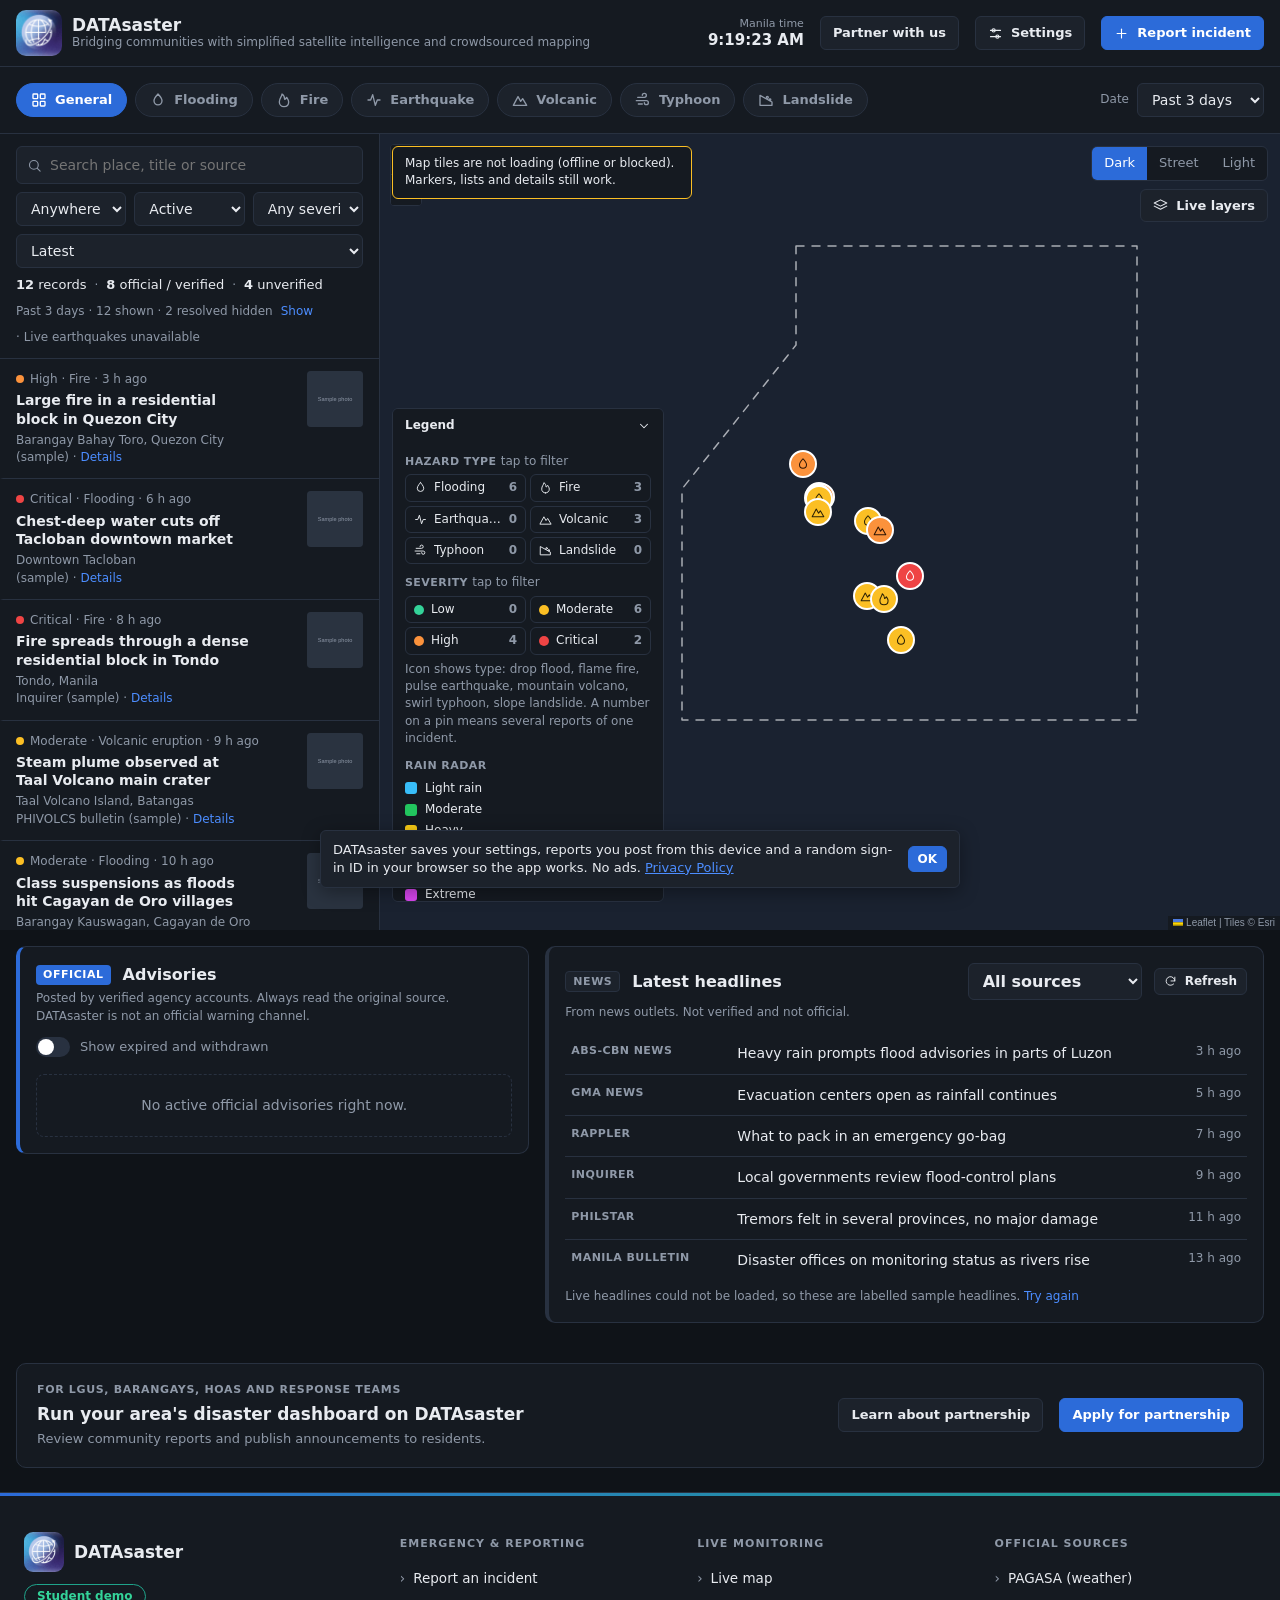
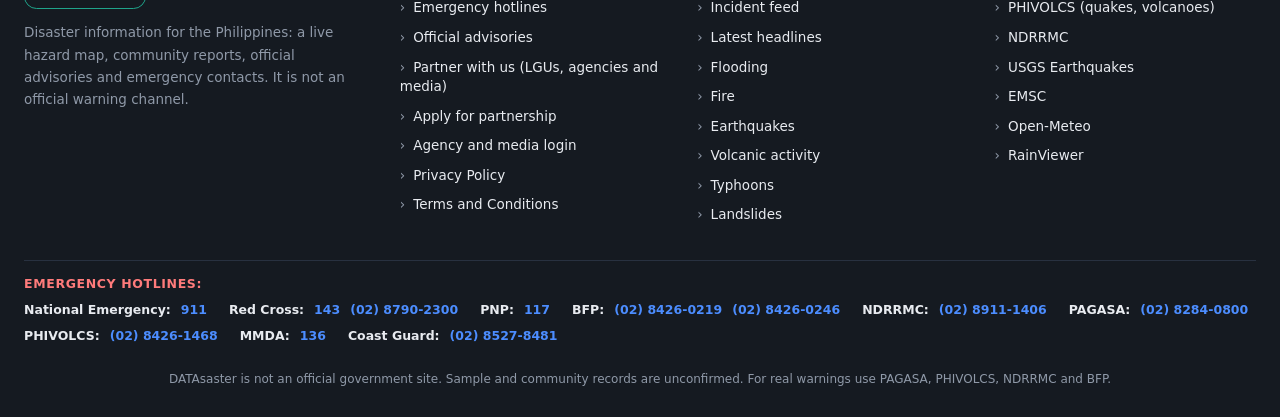
==== commit 8b62b902: "Add files via upload" ====
--- a/index.html
+++ b/index.html
@@ -50,6 +50,7 @@
 </header>
 
 <div id="viewDash">
+<div class="annbar" id="annBar" hidden></div>
 <nav class="bar">
   <div class="segs" id="segs"></div>
   <div class="sp"></div>
@@ -104,6 +105,7 @@
   <section class="sec pcard padv" id="advSec" aria-labelledby="advH">
     <h2 id="advH"><span class="tag official">OFFICIAL</span> Advisories <span class="sp"></span><button class="btn sm" data-advnew="1" id="advNew" hidden>Publish advisory</button></h2>
     <p class="psub">Posted by verified agency accounts. Always read the original source. DATAsaster is not an official warning channel.</p>
+    <div class="annlist" id="annList" aria-live="polite"></div>
     <div class="advtools"><label class="swl"><button type="button" class="sw" id="advOldSw" data-tog="showOldAdv" aria-pressed="false" aria-label="Show expired and withdrawn advisories"></button><span>Show expired and withdrawn<span id="advOldCnt"></span></span></label></div>
     <div id="advForm"></div>
     <div class="list" id="advList"></div>
@@ -264,5 +266,6 @@
 <script src="js/cloud.js"></script>
 <script src="js/data.js"></script>
 <script src="js/app.js"></script>
+<script src="js/lgu-public.js"></script>
 </body>
 </html>
--- a/css/lgu.css
+++ b/css/lgu.css
@@ -115,3 +115,18 @@
 @media(max-width:560px){
   .g4,.steps,.fgrid{grid-template-columns:1fr}
 }
+
+/* partner announcements on the home page */
+.annbar{display:flex;align-items:center;gap:10px;flex-wrap:wrap;padding:8px 16px;background:rgba(251,146,60,.12);border-bottom:1px solid #7a4a1f;font-size:13px}
+.annbar b{font-weight:700}
+.annbar .sp{flex:1}
+.annbar button{background:none;border:0;color:var(--accent);font-weight:600;cursor:pointer;padding:2px 4px}
+.annlist:not(:empty){margin-bottom:14px}
+.annlist .ann{border:1px solid var(--line);border-left:3px solid #fb923c;border-radius:var(--r);background:var(--panel2);padding:12px 14px;margin-bottom:10px}
+.annlist .ann.gen{border-left-color:var(--accent)}
+.annlist .ann h3{font-size:15px;margin:6px 0 4px}
+.annlist .ann p{margin:0 0 6px;font-size:13px;white-space:pre-line}
+.annlist .ann small{color:var(--muted);font-size:12px}
+.annlist .ann .atags{display:flex;gap:6px;flex-wrap:wrap;align-items:center;font-size:12px}
+.annlist .ann .atag{font-size:11px;font-weight:700;letter-spacing:.04em;padding:2px 7px;border-radius:4px;background:var(--panel);border:1px solid var(--line)}
+.annlist .ann .atag.evac{background:rgba(251,146,60,.2);color:#fb923c;border-color:transparent}
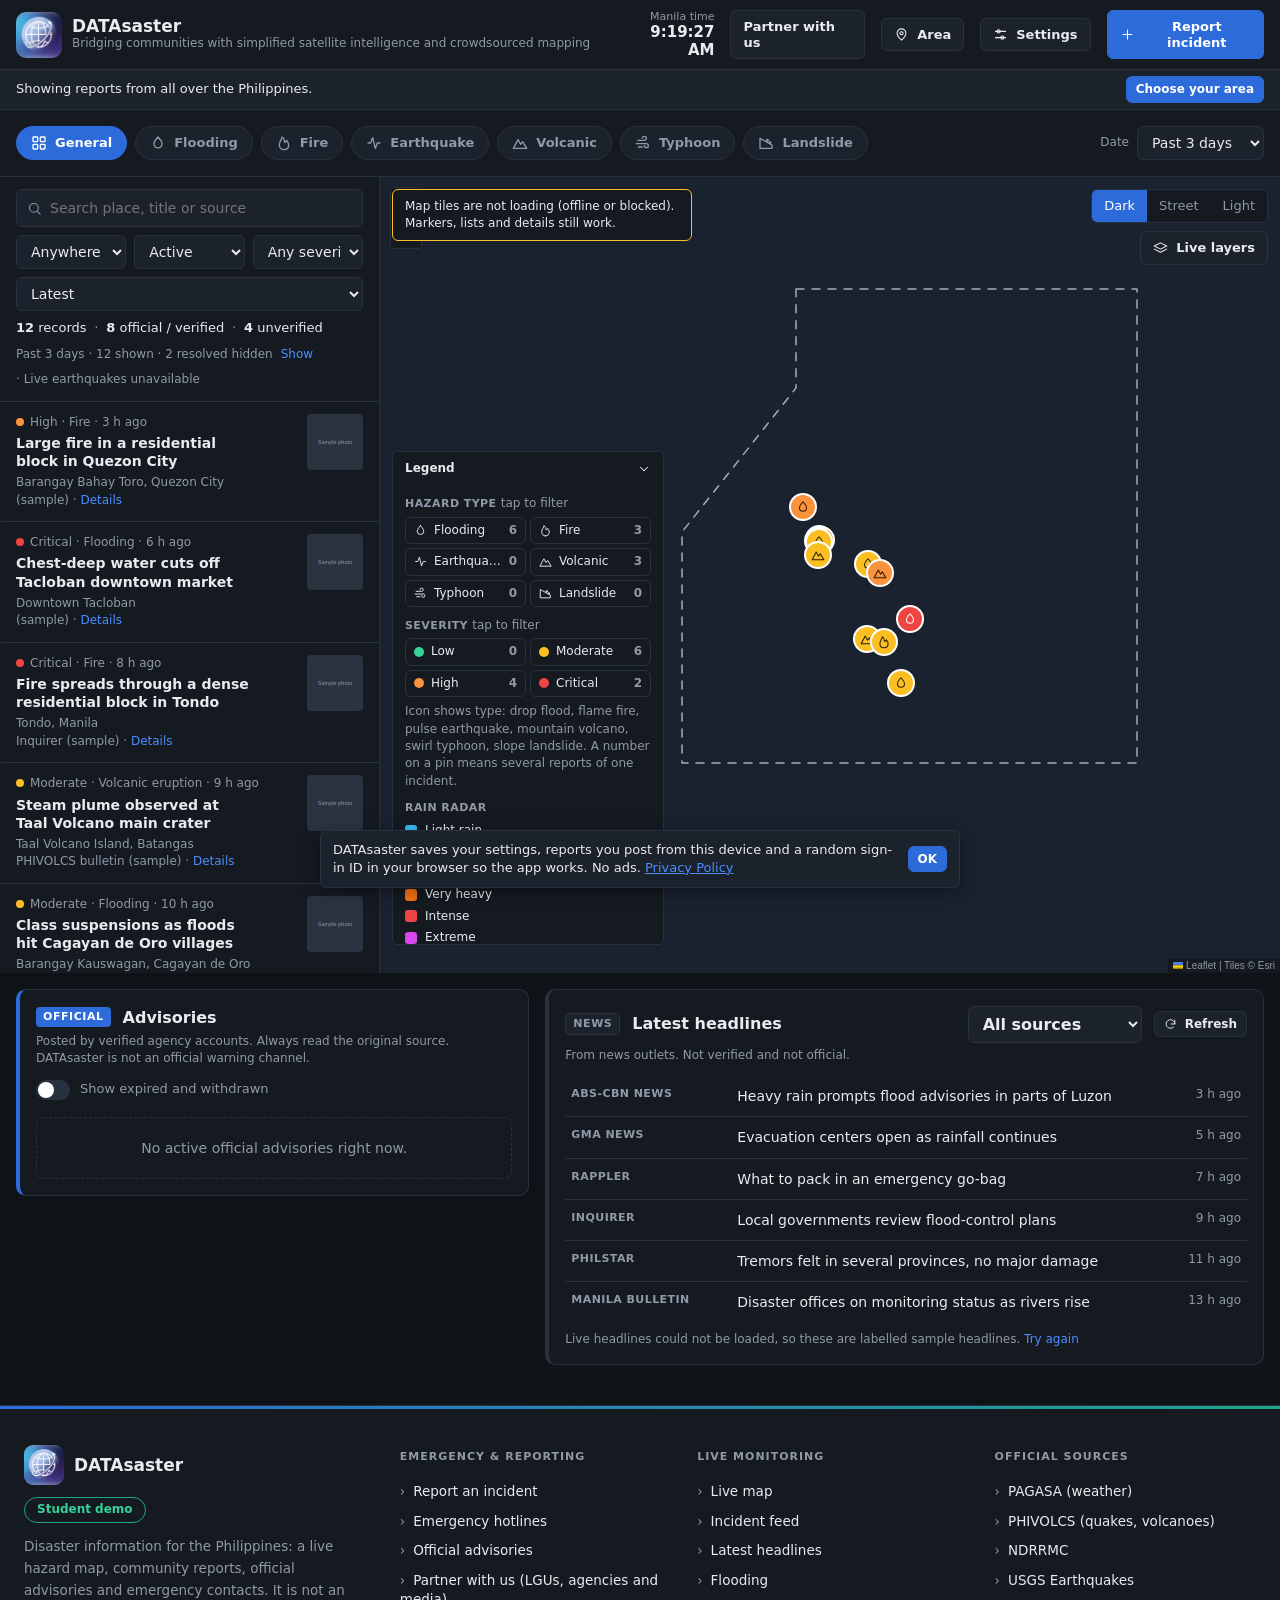
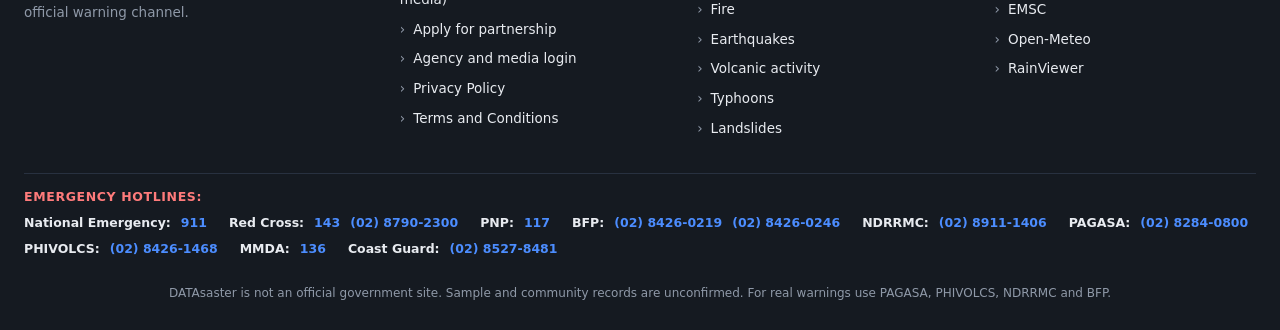
==== commit fd43daa3: "LGU module phases 1-4, area filter, Settings click bug fix, mobile polish Co-Authored-By: Claude Son" ====
--- a/index.html
+++ b/index.html
@@ -44,6 +44,7 @@
   <span class="net" id="net" hidden>Offline</span>
   <div class="clock"><small>Manila time</small><b id="clk">--:--:--</b></div>
   <a class="btn" id="btnPartner" href="partner.html">Partner with us</a>
+  <button class="btn" id="btnLoc" type="button" aria-label="Choose your area"></button>
   <button class="btn" id="btnRev" hidden aria-label="Review reports"></button>
   <button class="btn" id="btnSet"></button>
   <button class="btn primary" id="btnRep"></button>
@@ -51,6 +52,7 @@
 
 <div id="viewDash">
 <div class="annbar" id="annBar" hidden></div>
+<div class="locbar" id="locBar" aria-label="Area filter"></div>
 <nav class="bar">
   <div class="segs" id="segs"></div>
   <div class="sp"></div>
@@ -118,14 +120,6 @@
     <div class="m" style="margin-top:8px" id="newsMeta"></div>
   </section>
 </div>
-
-<section class="partnerband" id="partnerBand" aria-labelledby="pbH">
-  <div class="in">
-    <div class="t"><small>For LGUs, barangays, HOAs and response teams</small><b id="pbH">Run your area's disaster dashboard on DATAsaster</b><span>Review community reports and publish announcements to residents.</span></div>
-    <a class="btn" href="partner.html">Learn about partnership</a>
-    <a class="btn primary" href="apply.html">Apply for partnership</a>
-  </div>
-</section>
 
 <footer class="sitefoot" id="contactSec">
   <div class="fgrad" aria-hidden="true"></div>
@@ -240,6 +234,7 @@
     <label class="l">Location</label>
     <div class="row2"><button class="btn" id="rPick" type="button">Pick on map</button><button class="btn" id="rGps" type="button">Use my location</button></div>
     <div class="hint" id="rLoc">No location set</div>
+    <div class="hint" id="rArea" aria-live="polite"></div>
     <label class="l">Place name</label><input type="text" id="rPlace" maxlength="200" placeholder="Barangay, city">
     <label class="l" for="rAuthor">Your name (optional)</label><input type="text" id="rAuthor" maxlength="40" autocomplete="off" placeholder="Leave blank to stay anonymous">
     <div class="hint">Shown publicly next to your report. It is not checked, so it does not prove who you are.</div>
@@ -265,6 +260,7 @@
 <script src="js/firebase-config.js"></script>
 <script src="js/cloud.js"></script>
 <script src="js/data.js"></script>
+<script src="js/places.js"></script>
 <script src="js/app.js"></script>
 <script src="js/lgu-public.js"></script>
 </body>
--- a/css/style.css
+++ b/css/style.css
@@ -548,3 +548,9 @@
   .svmain select,.ssel{width:150px}
 }
 @media(prefers-reduced-motion:reduce){.svmain.fadein,.svn,.flink{animation:none;transition:none}}
+
+/* Settings search: clear button */
+.sv2 .search{position:relative}
+.sv2 .search input{padding-right:34px}
+.svclr{position:absolute;right:4px;top:50%;transform:translateY(-50%);width:28px;height:28px;border:0;background:none;color:var(--muted);border-radius:50%;display:flex;align-items:center;justify-content:center;padding:0;cursor:pointer}
+.svclr:hover,.svclr:focus-visible{background:var(--panel2);color:var(--text)}
--- a/css/lgu.css
+++ b/css/lgu.css
@@ -55,15 +55,18 @@
 .lgufoot{padding:24px 16px 60px;text-align:center;font-size:12px;color:var(--muted)}
 .lgufoot a{color:var(--accent)}
 
-/* home page banner */
-.partnerband{max-width:1400px;margin:24px auto 0;padding:0 16px}
-.partnerband .in{background:var(--panel);border:1px solid var(--line);border-radius:10px;padding:18px 20px;display:flex;gap:16px;align-items:center;flex-wrap:wrap}
-.partnerband .t{flex:1;min-width:240px}
-.partnerband .t small{display:block;font-size:11px;font-weight:700;letter-spacing:.06em;color:var(--muted);text-transform:uppercase;margin-bottom:4px}
-.partnerband .t b{display:block;font-size:17px;margin-bottom:2px}
-.partnerband .t span{font-size:13px;color:var(--muted)}
-.partnerband .btn{text-decoration:none;color:var(--text)}
-.partnerband .btn.primary{color:#fff}
+/* partnership popup (shown in the News section, once a day) */
+.pmodal{position:fixed;inset:0;z-index:2100;background:rgba(0,0,0,.6);display:flex;align-items:center;justify-content:center;padding:16px;overflow-y:auto}
+.pmodal[hidden]{display:none}
+.pmodal .box{position:relative;width:100%;max-width:440px;background:var(--panel);border:1px solid var(--line);border-radius:12px;padding:22px 20px 18px;box-shadow:0 12px 40px rgba(0,0,0,.45);max-height:calc(100dvh - 32px);overflow-y:auto}
+.pmodal .x{position:absolute;top:8px;right:8px;width:40px;height:40px;display:flex;align-items:center;justify-content:center;font-size:22px;line-height:1;padding:0}
+.pmodal small.k{display:block;font-size:11px;font-weight:700;letter-spacing:.06em;color:var(--muted);text-transform:uppercase;margin-bottom:6px;padding-right:36px}
+.pmodal h2{font-size:19px;margin:0 0 6px;padding-right:30px}
+.pmodal p{margin:0 0 14px;color:var(--muted);font-size:14px;line-height:1.5}
+.pmodal .acts{display:flex;gap:8px;flex-wrap:wrap}
+.pmodal .acts .btn{text-decoration:none;color:var(--text);flex:1;text-align:center;min-height:40px;display:inline-flex;align-items:center;justify-content:center}
+.pmodal .acts .btn.primary{color:#fff}
+@media(max-width:900px){.pmodal{padding-bottom:calc(16px + env(safe-area-inset-bottom))}}
 
 /* application form */
 .apply{max-width:1040px;margin:0 auto;padding:28px 16px 60px;display:grid;grid-template-columns:minmax(0,1fr) 320px;gap:24px;align-items:start}
@@ -130,3 +133,32 @@
 .annlist .ann .atags{display:flex;gap:6px;flex-wrap:wrap;align-items:center;font-size:12px}
 .annlist .ann .atag{font-size:11px;font-weight:700;letter-spacing:.04em;padding:2px 7px;border-radius:4px;background:var(--panel);border:1px solid var(--line)}
 .annlist .ann .atag.evac{background:rgba(251,146,60,.2);color:#fb923c;border-color:transparent}
+
+.annbar{flex:none}
+@media(max-width:900px){
+  .annbar{padding:6px 12px;font-size:12px;flex-wrap:nowrap;gap:8px;overflow:hidden}
+  .annbar b{flex:1 1 auto;min-width:0;overflow:hidden;text-overflow:ellipsis;white-space:nowrap}
+  .annbar .m,.annbar .sp{display:none}
+  .annbar button,.annbar .atag{flex:none;white-space:nowrap}
+}
+
+/* Phase 4: area filter bar, area dialog, picker */
+.vh{position:absolute;width:1px;height:1px;overflow:hidden;clip:rect(0 0 0 0);white-space:nowrap}
+.locbar{flex:none;display:flex;align-items:center;gap:8px;flex-wrap:wrap;padding:6px 16px;background:var(--panel2);border-bottom:1px solid var(--line);font-size:13px}
+.locbar .lt{display:inline-flex;align-items:center;gap:6px;min-width:0;flex:1 1 200px;overflow:hidden;text-overflow:ellipsis}
+.locbar .lt span{overflow:hidden;text-overflow:ellipsis;white-space:nowrap}
+.locbar .lsc select{font-size:12px;padding:4px 22px 4px 8px}
+.locbar .lnote{flex:1 1 100%;color:var(--muted);font-size:12px}
+.pkgrid{display:grid;gap:10px;margin:4px 0 8px}
+.pkf .l{display:block;font-size:13px;font-weight:600;margin:0 0 4px}
+.pkf .lopt{font-weight:400;color:var(--muted);font-size:12px;margin-left:4px}
+.pkf select{width:100%;background:var(--panel2);border:1px solid var(--line);border-radius:var(--r);padding:9px 10px;color:var(--text)}
+.pkerr{font-size:13px;color:#f87171;margin-top:4px}
+.pmodal .hint{font-size:12px;color:#f87171;min-height:18px;margin-bottom:6px}
+@media(max-width:900px){
+  .locbar{padding:6px 12px;gap:6px}
+  .locbar .lt{flex:1 1 100%}
+  .locbar .lt span{white-space:normal;overflow:visible}
+  .locbar .lnote{display:none}
+  .locbar .btn,.locbar select{flex:none;white-space:nowrap}
+}
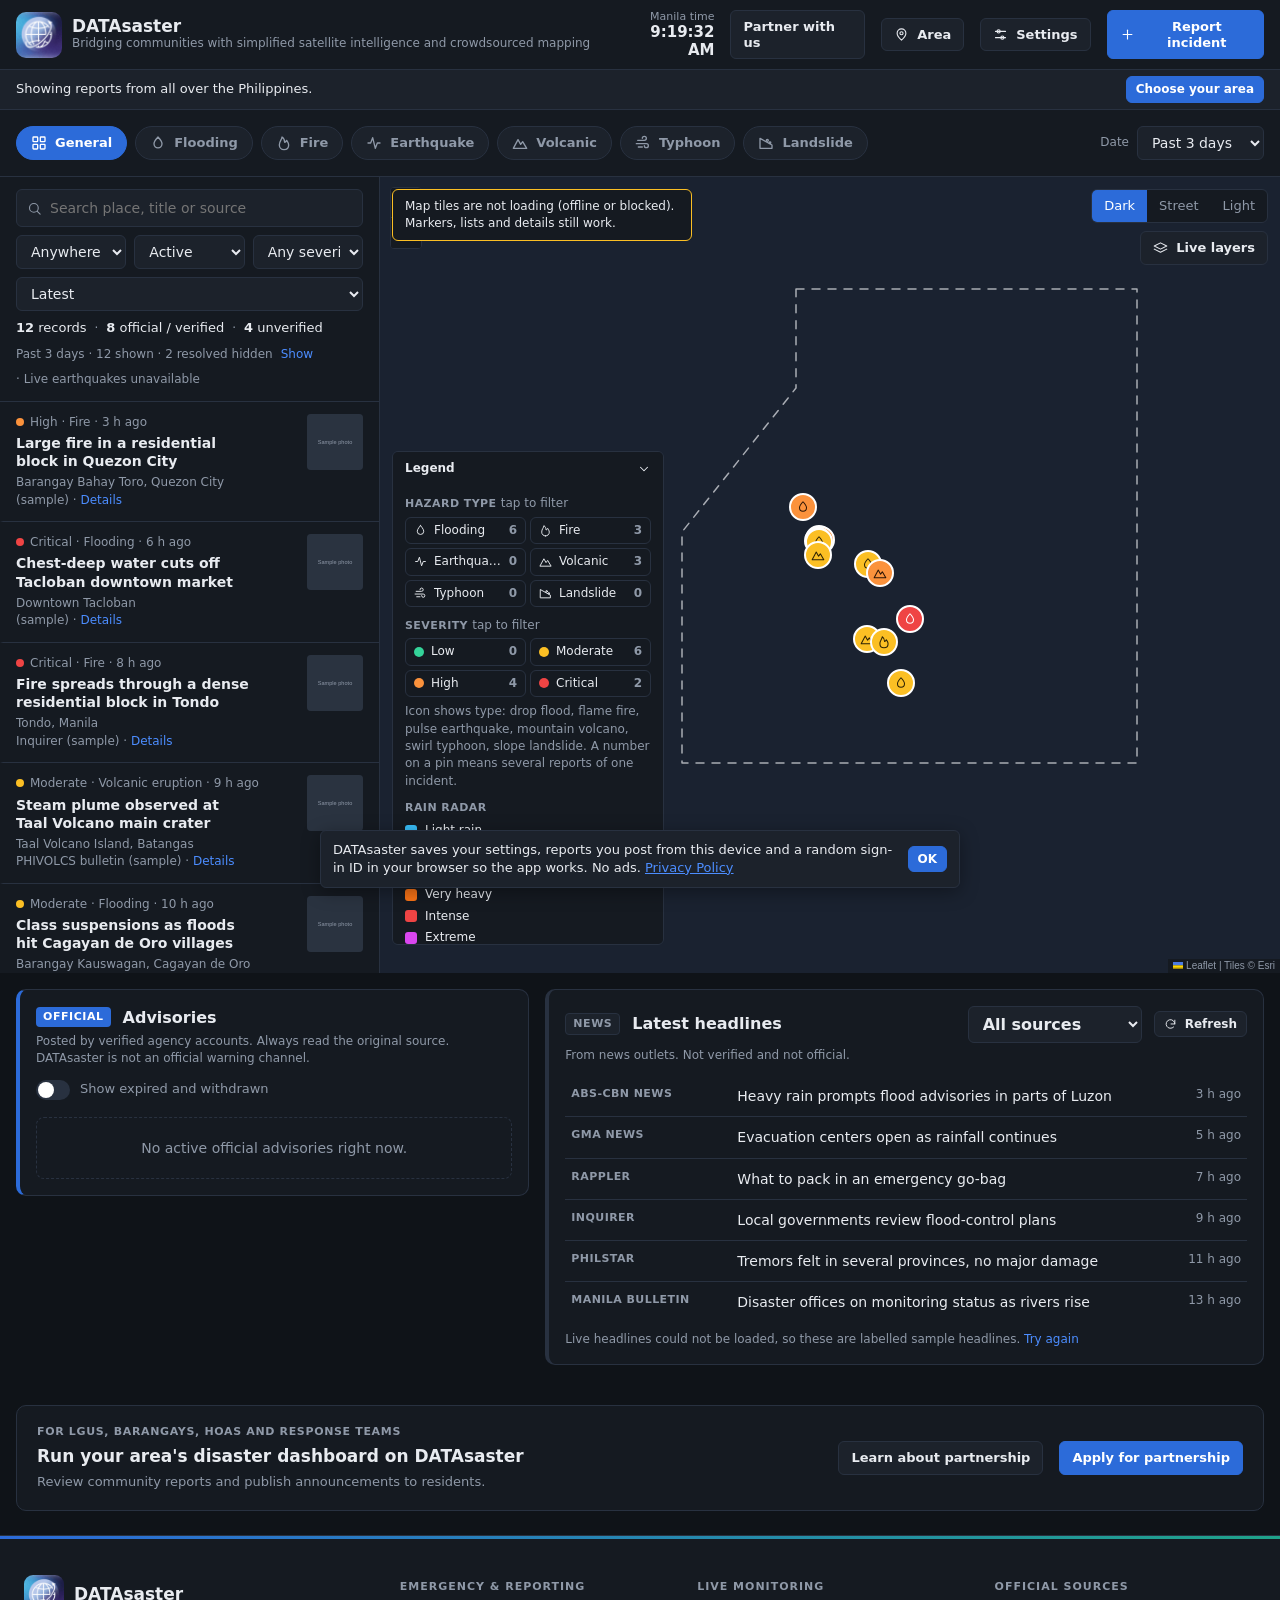
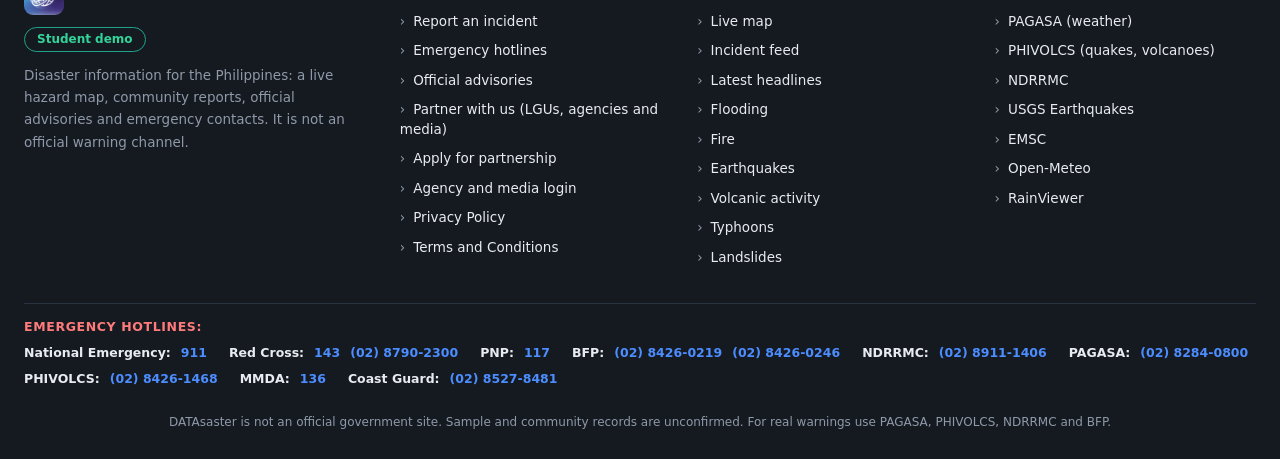
==== commit 2a350ced: "Merge branch 'main' into feature/lgu-disaster-module" ====
--- a/index.html
+++ b/index.html
@@ -120,6 +120,14 @@
     <div class="m" style="margin-top:8px" id="newsMeta"></div>
   </section>
 </div>
+
+<section class="partnerband" id="partnerBand" aria-labelledby="pbH">
+  <div class="in">
+    <div class="t"><small>For LGUs, barangays, HOAs and response teams</small><b id="pbH">Run your area's disaster dashboard on DATAsaster</b><span>Review community reports and publish announcements to residents.</span></div>
+    <a class="btn" href="partner.html">Learn about partnership</a>
+    <a class="btn primary" href="apply.html">Apply for partnership</a>
+  </div>
+</section>
 
 <footer class="sitefoot" id="contactSec">
   <div class="fgrad" aria-hidden="true"></div>
--- a/css/lgu.css
+++ b/css/lgu.css
@@ -67,6 +67,15 @@
 .pmodal .acts .btn{text-decoration:none;color:var(--text);flex:1;text-align:center;min-height:40px;display:inline-flex;align-items:center;justify-content:center}
 .pmodal .acts .btn.primary{color:#fff}
 @media(max-width:900px){.pmodal{padding-bottom:calc(16px + env(safe-area-inset-bottom))}}
+/* home page banner */
+.partnerband{max-width:1400px;margin:24px auto 0;padding:0 16px}
+.partnerband .in{background:var(--panel);border:1px solid var(--line);border-radius:10px;padding:18px 20px;display:flex;gap:16px;align-items:center;flex-wrap:wrap}
+.partnerband .t{flex:1;min-width:240px}
+.partnerband .t small{display:block;font-size:11px;font-weight:700;letter-spacing:.06em;color:var(--muted);text-transform:uppercase;margin-bottom:4px}
+.partnerband .t b{display:block;font-size:17px;margin-bottom:2px}
+.partnerband .t span{font-size:13px;color:var(--muted)}
+.partnerband .btn{text-decoration:none;color:var(--text)}
+.partnerband .btn.primary{color:#fff}
 
 /* application form */
 .apply{max-width:1040px;margin:0 auto;padding:28px 16px 60px;display:grid;grid-template-columns:minmax(0,1fr) 320px;gap:24px;align-items:start}
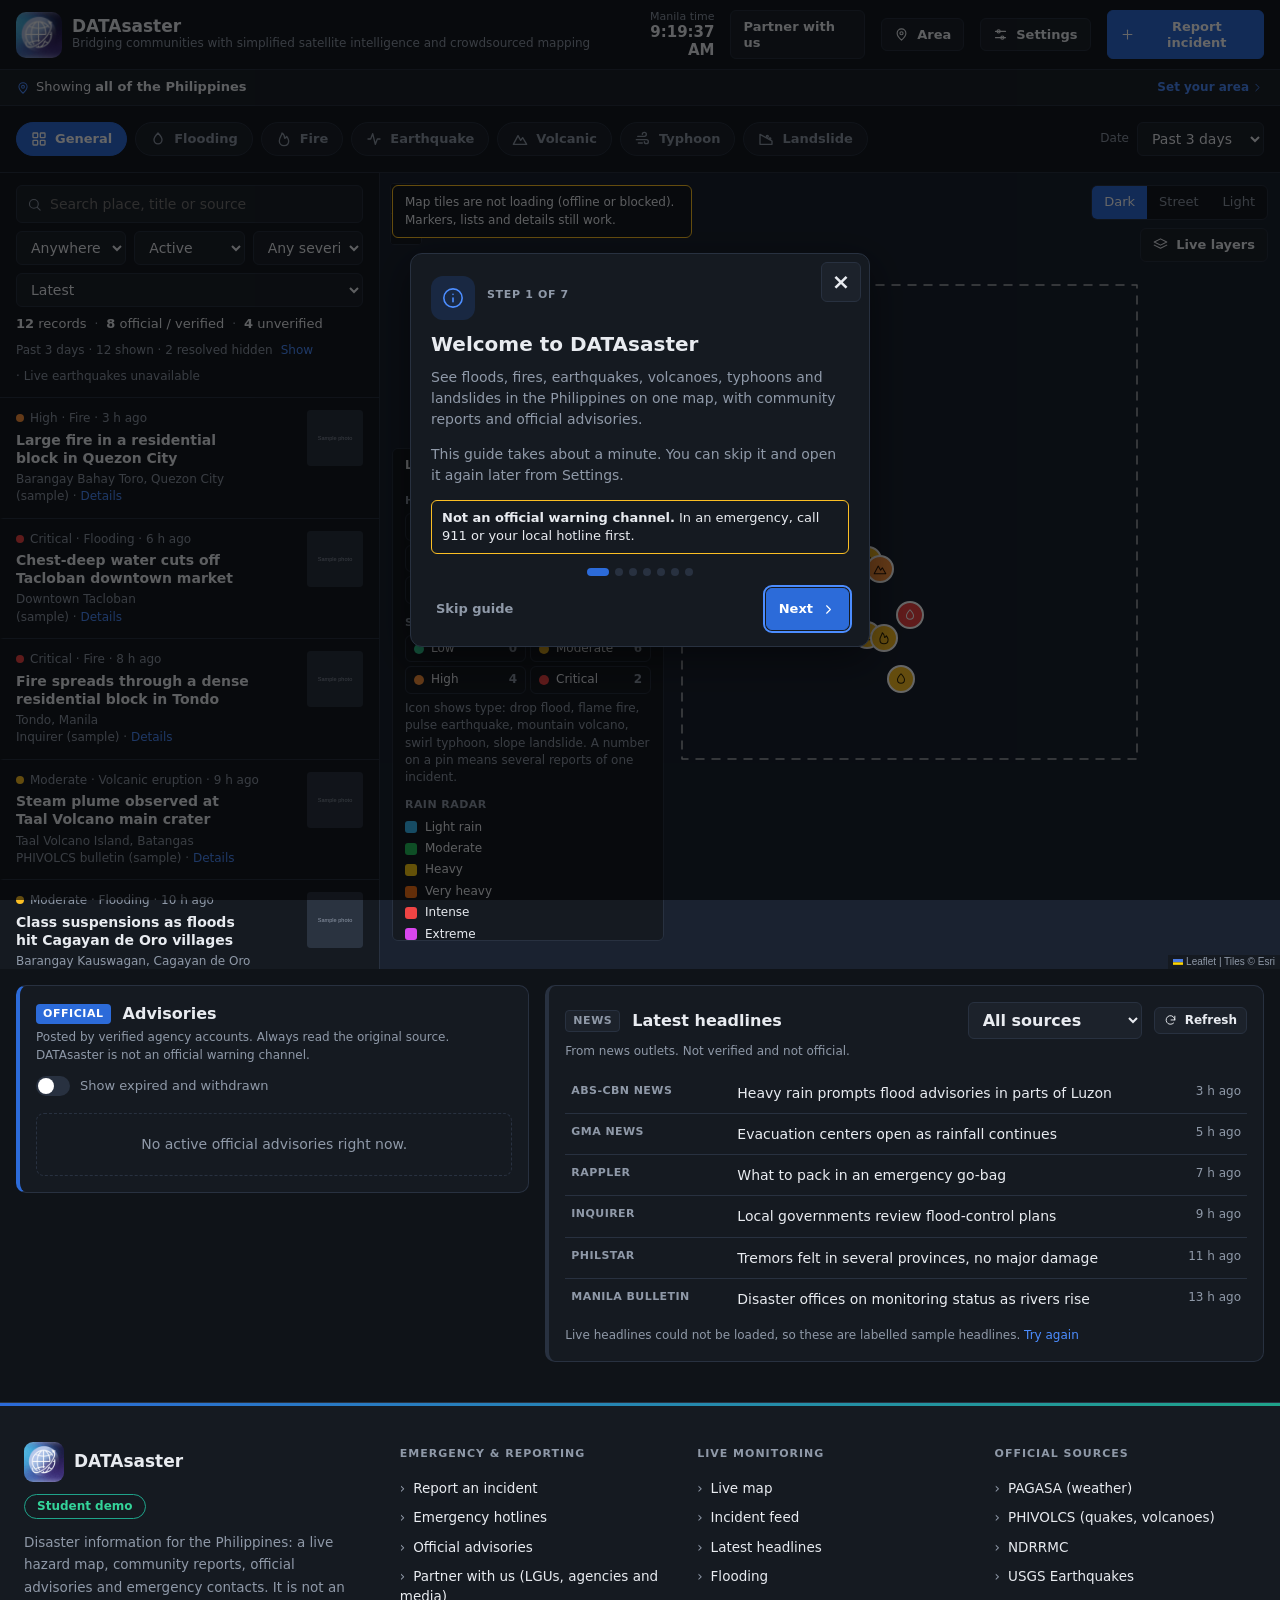
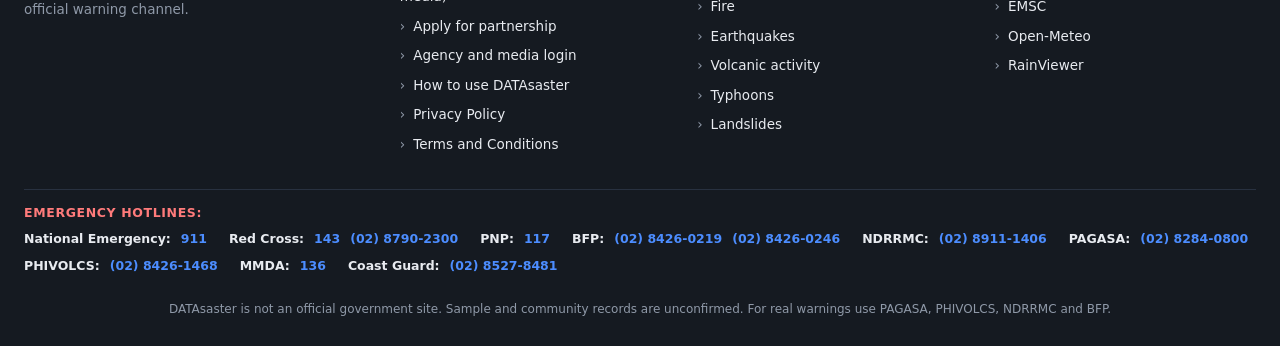
==== commit ba99c64e: "Phone layout: move partnership and area choice to Settings, add first-time guide, steady category ch" ====
--- a/index.html
+++ b/index.html
@@ -121,18 +121,11 @@
   </section>
 </div>
 
-<section class="partnerband" id="partnerBand" aria-labelledby="pbH">
-  <div class="in">
-    <div class="t"><small>For LGUs, barangays, HOAs and response teams</small><b id="pbH">Run your area's disaster dashboard on DATAsaster</b><span>Review community reports and publish announcements to residents.</span></div>
-    <a class="btn" href="partner.html">Learn about partnership</a>
-    <a class="btn primary" href="apply.html">Apply for partnership</a>
-  </div>
-</section>
-
 <footer class="sitefoot" id="contactSec">
   <div class="fgrad" aria-hidden="true"></div>
   <div class="fwrap">
     <div class="fcontacts">
+      <button type="button" class="btn guidebtn" data-tour="1">How to use DATAsaster: step-by-step guide</button>
       <h2>Emergency contacts</h2>
       <p class="m">DATAsaster is not an official response channel. Reports posted here are not sent to any agency. In an emergency, call these numbers directly.</p>
       <div class="cgrid" id="contacts"></div>
@@ -152,6 +145,7 @@
           <li><a class="flink" href="partner.html">Partner with us (LGUs, agencies and media)</a></li>
           <li><a class="flink" href="apply.html">Apply for partnership</a></li>
           <li><button type="button" class="flink" data-account="1">Agency and media login</button></li>
+          <li><button type="button" class="flink" data-tour="1">How to use DATAsaster</button></li>
           <li><a class="flink" href="privacy.html">Privacy Policy</a></li>
           <li><a class="flink" href="terms.html">Terms and Conditions</a></li>
         </ul>
--- a/css/style.css
+++ b/css/style.css
@@ -554,3 +554,53 @@
 .sv2 .search input{padding-right:34px}
 .svclr{position:absolute;right:4px;top:50%;transform:translateY(-50%);width:28px;height:28px;border:0;background:none;color:var(--muted);border-radius:50%;display:flex;align-items:center;justify-content:center;padding:0;cursor:pointer}
 .svclr:hover,.svclr:focus-visible{background:var(--panel2);color:var(--text)}
+
+/* ===== Steady header rows: on the Map and Feed tabs the dashboard is a fixed-height flex column.
+   Without flex:none the header, category bar and area banner shrank whenever the feed list was long,
+   so the category chips grew and shrank as you switched categories. ===== */
+.top,.bar,.locbar,.annbar{flex:none}
+.bar{min-height:54px}
+@media(max-width:900px){.bar{min-height:50px}}
+.seg{flex:none;white-space:nowrap}
+
+/* Settings: Partnership card */
+.svpartner{padding:14px 0}
+.svpartner small{display:block;font-size:11px;font-weight:700;letter-spacing:.06em;color:var(--muted);text-transform:uppercase;margin-bottom:4px}
+.svpartner b{display:block;font-size:17px;margin-bottom:4px}
+.svpartner p{margin:0;color:var(--muted);font-size:13px;line-height:1.5}
+.svpartner .acts{margin-top:12px}
+.svpartner .btn{text-decoration:none;color:var(--text)}
+.svpartner .btn.primary{color:#fff}
+
+/* Help tab: guide button */
+.guidebtn{width:100%;justify-content:center;margin:0 0 16px;min-height:44px}
+
+/* First-time guide */
+.pmodal.tour{z-index:2150}
+.pmodal.tour .box{max-width:460px;padding:22px 20px 16px}
+.tstep{display:flex;align-items:center;gap:12px;margin-bottom:10px;padding-right:36px}
+.tstep .k{margin:0;padding:0}
+.tic{flex:none;width:44px;height:44px;border-radius:12px;display:flex;align-items:center;justify-content:center;background:color-mix(in srgb,var(--accentbg) 18%,transparent);color:var(--accent)}
+.pmodal.tour h2{font-size:20px;margin:0 0 8px;padding-right:0}
+.tbody{min-height:150px}
+.tbody p{margin:0 0 10px;color:var(--muted);font-size:14px;line-height:1.55}
+.tbody p b,.tbody li b{color:var(--text)}
+.tbody .m{font-size:12px}
+.tbody .safe{margin:4px 0 10px;font-size:13px}
+.tlist{list-style:none;margin:0 0 10px;padding:0;display:flex;flex-direction:column;gap:10px}
+.tlist li{display:flex;gap:10px;align-items:flex-start;font-size:14px;line-height:1.45;color:var(--muted)}
+.tlist li .ic{margin-top:2px;color:var(--accent)}
+.tact{width:100%;justify-content:center;min-height:44px;margin:2px 0 10px}
+.tdone{display:flex;align-items:center;gap:8px;flex-wrap:wrap;padding:8px 10px;margin:0 0 8px;border:1px solid #1f7a55;border-radius:var(--r);background:rgba(52,211,153,.08);font-size:13px}
+.tdone .ic{color:#34d399}
+.tdots{display:flex;justify-content:center;gap:6px;margin:14px 0 12px}
+.tdots span{width:8px;height:8px;border-radius:50%;background:var(--line);transition:background .2s,width .2s}
+.tdots span.past{background:color-mix(in srgb,var(--accentbg) 50%,var(--line))}
+.tdots span.on{width:22px;border-radius:4px;background:var(--accentbg)}
+.tnav{display:flex;align-items:center;gap:8px;flex-wrap:wrap}
+.tnav .btn{min-height:42px}
+.tskip{background:none;border-color:transparent;color:var(--muted);padding-left:4px;padding-right:4px}
+.tskip:hover{color:var(--text);border-color:transparent}
+@media(prefers-reduced-motion:reduce){.tdots span{transition:none}}
+@media(max-width:380px){.tnav .btn{padding-left:10px;padding-right:10px}}
+.svmain .trow .btn{flex:none;white-space:nowrap}
--- a/css/lgu.css
+++ b/css/lgu.css
@@ -153,11 +153,21 @@
 
 /* Phase 4: area filter bar, area dialog, picker */
 .vh{position:absolute;width:1px;height:1px;overflow:hidden;clip:rect(0 0 0 0);white-space:nowrap}
-.locbar{flex:none;display:flex;align-items:center;gap:8px;flex-wrap:wrap;padding:6px 16px;background:var(--panel2);border-bottom:1px solid var(--line);font-size:13px}
-.locbar .lt{display:inline-flex;align-items:center;gap:6px;min-width:0;flex:1 1 200px;overflow:hidden;text-overflow:ellipsis}
-.locbar .lt span{overflow:hidden;text-overflow:ellipsis;white-space:nowrap}
-.locbar .lsc select{font-size:12px;padding:4px 22px 4px 8px}
-.locbar .lnote{flex:1 1 100%;color:var(--muted);font-size:12px}
+/* "Showing ..." banner: one line; tapping it opens the area dialog */
+.locbar{flex:none;display:flex;align-items:center;gap:8px;padding:0 16px;background:var(--panel2);border-bottom:1px solid var(--line);font-size:13px;min-height:36px}
+.locbar .lt{display:flex;align-items:center;gap:6px;min-width:0;flex:1 1 auto;background:none;border:0;padding:8px 0;color:var(--text);text-align:left;font:inherit;font-size:13px;cursor:pointer}
+.locbar .lt>.ic{color:var(--accent)}
+.locbar .lt>span:first-of-type{min-width:0;overflow:hidden;text-overflow:ellipsis;white-space:nowrap}
+.locbar .lsz{flex:none;font-size:11px;font-weight:600;color:var(--muted);border:1px solid var(--line);border-radius:999px;padding:1px 8px;white-space:nowrap}
+.locbar .lgo{flex:none;display:inline-flex;align-items:center;gap:2px;margin-left:auto;color:var(--accent);font-size:12px;font-weight:600;white-space:nowrap}
+.locbar .lt:hover .lgo{text-decoration:underline}
+.locbar .lback{flex:none;background:none;border:0;padding:8px 0;color:var(--accent);font:inherit;font-size:12px;font-weight:600;white-space:nowrap;cursor:pointer;max-width:45%;overflow:hidden;text-overflow:ellipsis}
+.locbar .lnote{flex:0 1 auto;color:var(--muted);font-size:12px;white-space:nowrap;overflow:hidden;text-overflow:ellipsis}
+/* area size choice (area dialog and Settings) */
+.scopes{display:grid;grid-template-columns:repeat(3,minmax(0,1fr));gap:6px}
+.scb{min-height:40px;padding:6px 8px;border:1px solid var(--line);border-radius:var(--r);background:var(--panel2);color:var(--muted);font:inherit;font-size:13px;font-weight:600;cursor:pointer}
+.scb:hover{border-color:var(--accent);color:var(--text)}
+.scb.on{background:var(--accentbg);border-color:var(--accentbg);color:#fff}
 .pkgrid{display:grid;gap:10px;margin:4px 0 8px}
 .pkf .l{display:block;font-size:13px;font-weight:600;margin:0 0 4px}
 .pkf .lopt{font-weight:400;color:var(--muted);font-size:12px;margin-left:4px}
@@ -165,9 +175,8 @@
 .pkerr{font-size:13px;color:#f87171;margin-top:4px}
 .pmodal .hint{font-size:12px;color:#f87171;min-height:18px;margin-bottom:6px}
 @media(max-width:900px){
-  .locbar{padding:6px 12px;gap:6px}
-  .locbar .lt{flex:1 1 100%}
-  .locbar .lt span{white-space:normal;overflow:visible}
+  .locbar{padding:0 12px;gap:8px;min-height:34px}
+  .locbar .lt{padding:7px 0}
   .locbar .lnote{display:none}
-  .locbar .btn,.locbar select{flex:none;white-space:nowrap}
 }
+@media(max-width:380px){.locbar .lsz{display:none}}
